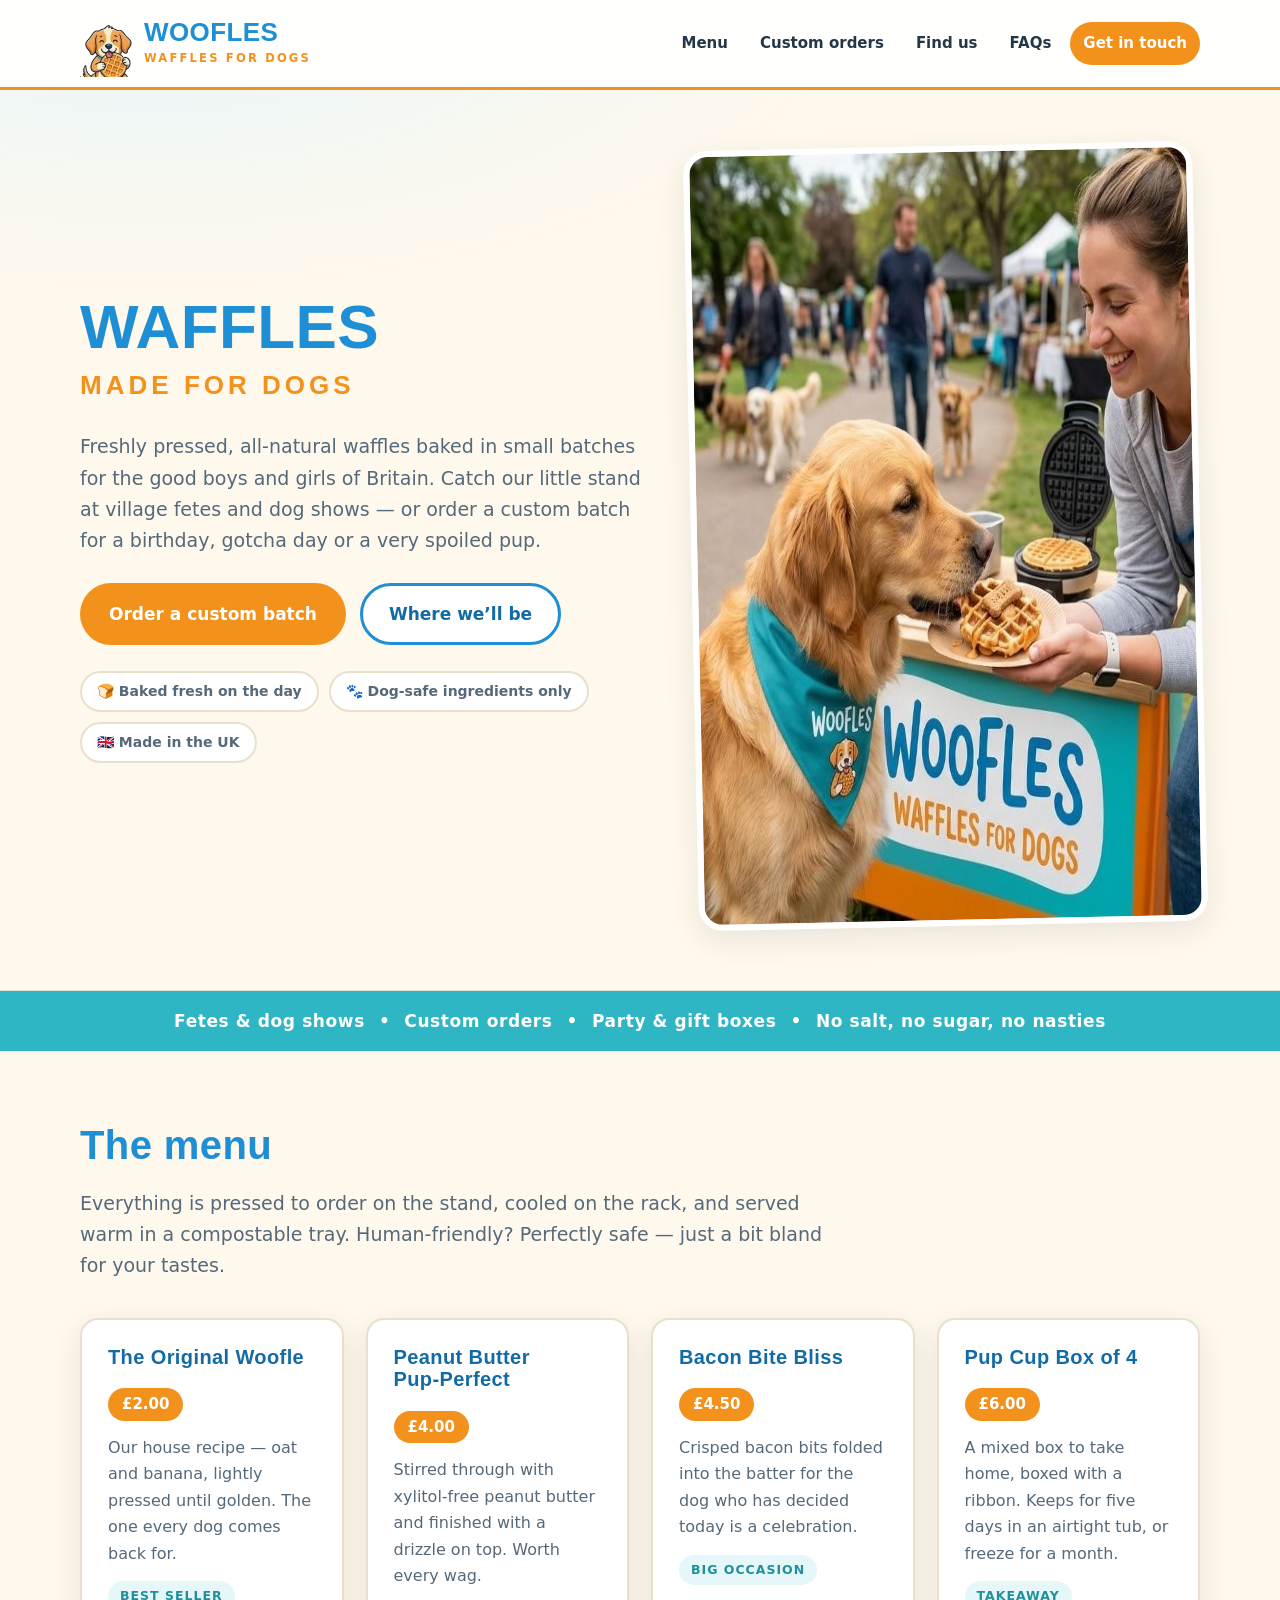
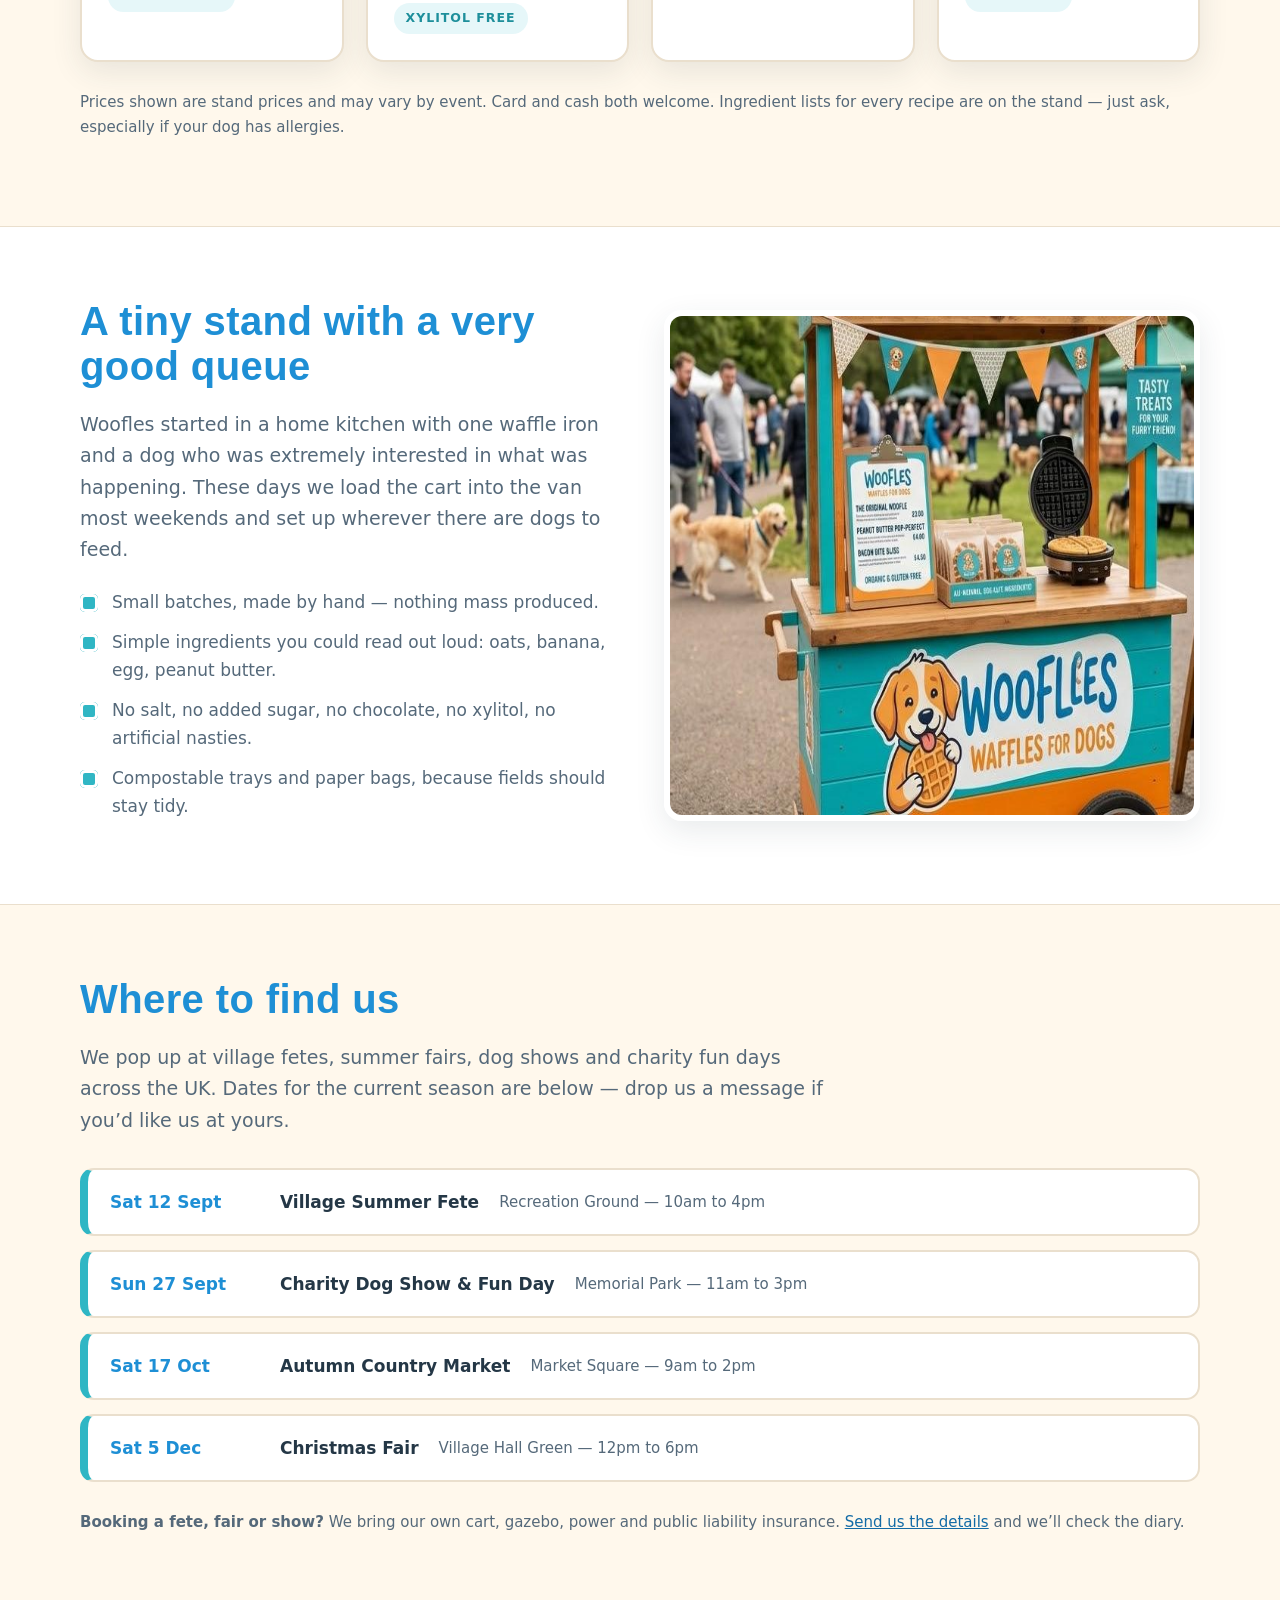
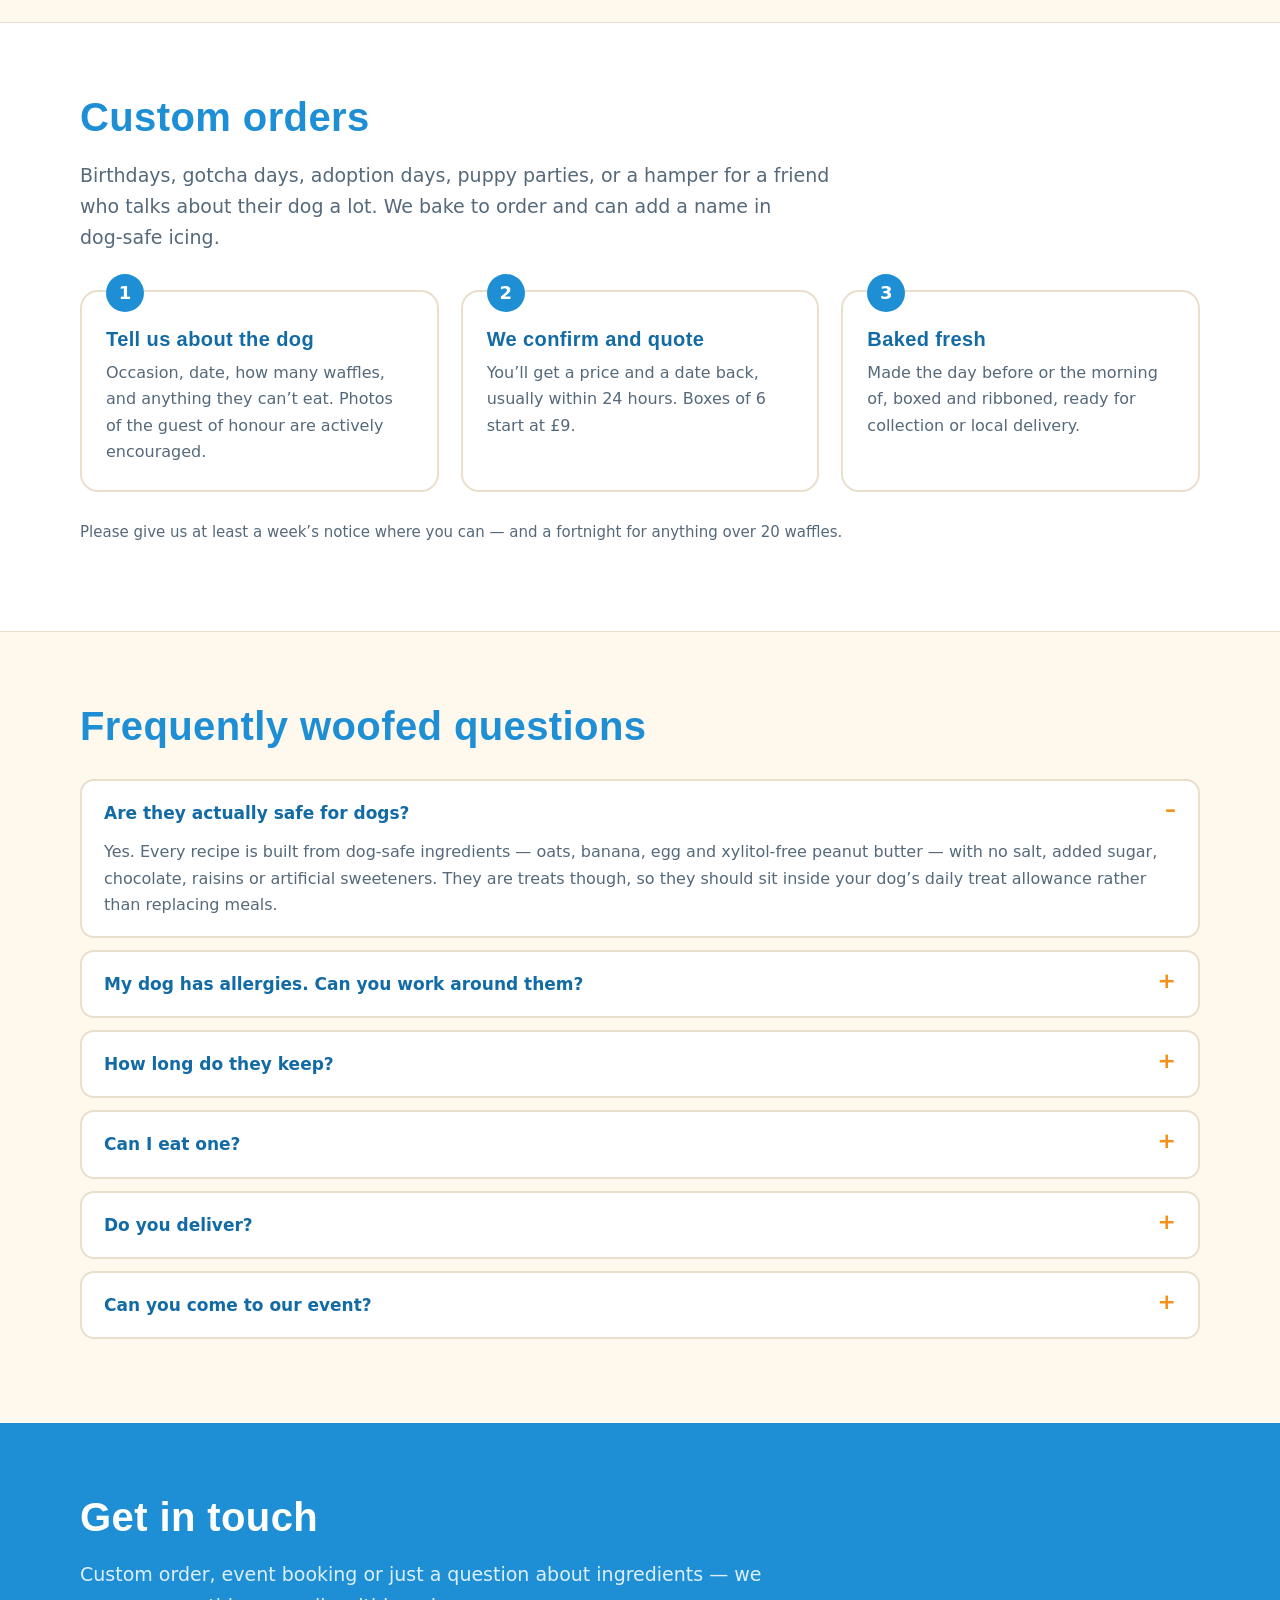
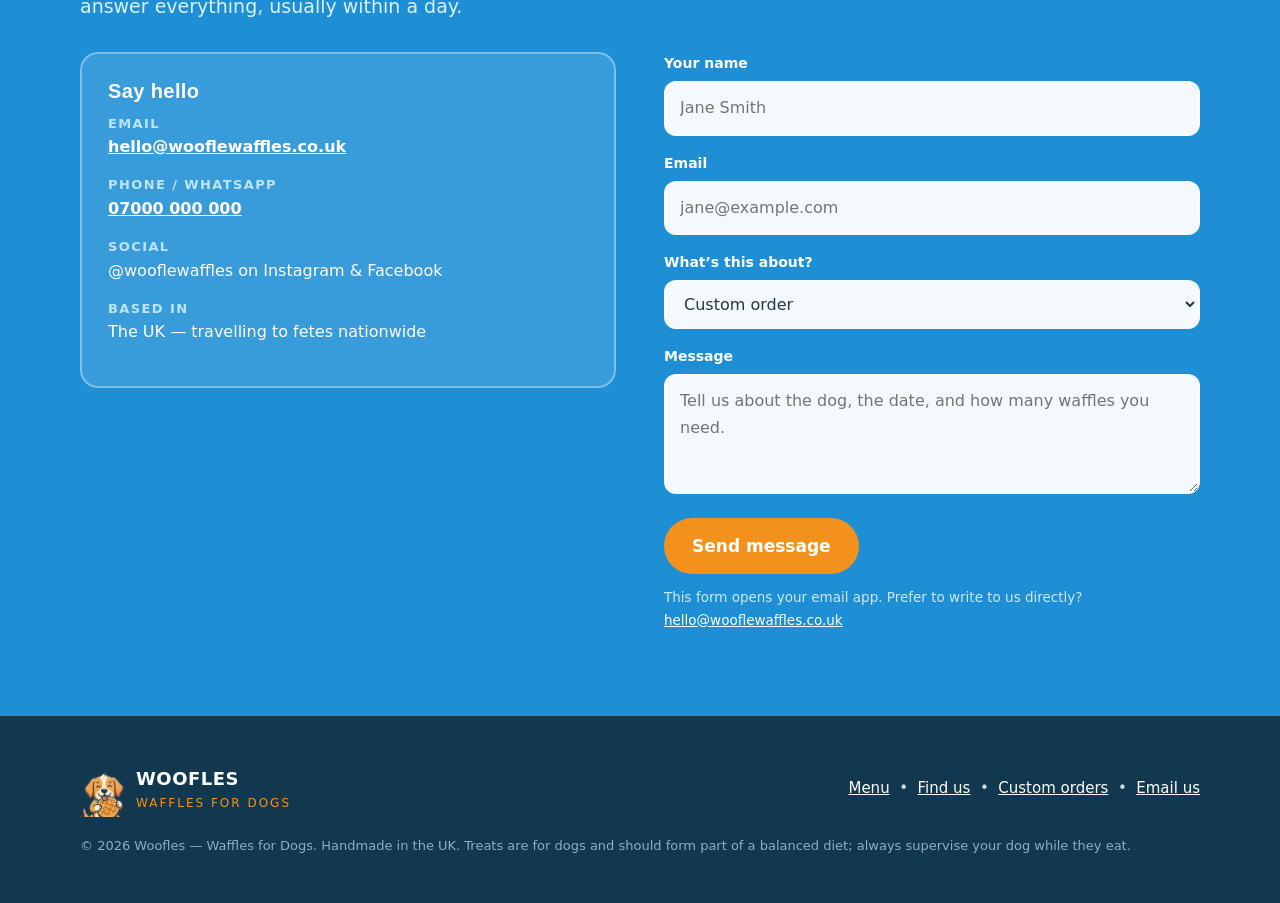
==== woofles/index.html @ 89e3c17f "Add Woofles Waffles static website Single-page site for the Woofles dog waffle stand, ready to drop " ====
<!DOCTYPE html>
<html lang="en-GB">
<head>
<meta charset="utf-8">
<meta name="viewport" content="width=device-width, initial-scale=1">
<title>Woofles &mdash; Waffles for Dogs | Handmade dog treats at UK fetes</title>
<meta name="description" content="Woofles makes handmade, all-natural waffles for dogs. Find our stand at fetes and dog shows across the UK, or order a custom batch for birthdays, gotcha days and gifts.">
<meta name="theme-color" content="#1E8FD5">
<link rel="icon" href="favicon.png" type="image/png">

<meta property="og:type" content="website">
<meta property="og:title" content="Woofles &mdash; Waffles for Dogs">
<meta property="og:description" content="Handmade, all-natural waffles for dogs. Catch us at UK fetes, or order a custom batch.">
<meta property="og:image" content="dog-waffle.jpg">

<style>
  :root{
    --blue:#1E8FD5;
    --blue-dark:#136BA6;
    --orange:#F2921D;
    --orange-dark:#D97A08;
    --teal:#2FB6C4;
    --teal-dark:#1E8F9B;
    --cream:#FFF8EC;
    --paper:#FFFFFF;
    --ink:#243746;
    --ink-soft:#55697A;
    --line:#EADFCD;
    --radius:18px;
    --shadow:0 10px 30px rgba(36,55,70,.10);
    --wrap:1120px;
  }

  *{box-sizing:border-box}
  html{scroll-behavior:smooth}
  body{
    margin:0;
    background:var(--cream);
    color:var(--ink);
    font:17px/1.65 "Trebuchet MS","Segoe UI",Verdana,system-ui,-apple-system,sans-serif;
    -webkit-font-smoothing:antialiased;
  }
  img{max-width:100%;display:block}
  a{color:var(--blue-dark)}

  h1,h2,h3,.brand-word{
    font-family:"Trebuchet MS","Segoe UI",Verdana,sans-serif;
    font-weight:800;
    letter-spacing:.4px;
    line-height:1.12;
    margin:0 0 .5em;
  }
  h2{font-size:clamp(28px,4vw,40px);color:var(--blue)}
  h3{font-size:20px}

  .wrap{width:min(100% - 40px,var(--wrap));margin-inline:auto}
  section{padding:72px 0}
  .lede{font-size:19px;color:var(--ink-soft);max-width:62ch}

  /* ---------- header ---------- */
  header{
    position:sticky;top:0;z-index:50;
    background:rgba(255,255,255,.95);
    backdrop-filter:blur(8px);
    border-bottom:3px solid var(--orange);
  }
  .bar{display:flex;align-items:center;gap:16px;padding:10px 0}
  .logo{display:flex;align-items:center;gap:12px;text-decoration:none;color:inherit}
  .logo img{width:52px;height:auto}
  .brand-word{font-size:26px;color:var(--blue);text-transform:uppercase;margin:0;line-height:1}
  .brand-sub{display:block;font-size:11.5px;letter-spacing:2.2px;color:var(--orange);text-transform:uppercase;font-weight:700}

  nav{margin-left:auto;display:flex;align-items:center;gap:6px;flex-wrap:wrap}
  nav a{
    text-decoration:none;color:var(--ink);font-weight:700;font-size:15px;
    padding:9px 13px;border-radius:999px;
  }
  nav a:hover{background:#EAF5FC;color:var(--blue-dark)}
  nav a.cta{background:var(--orange);color:#fff}
  nav a.cta:hover{background:var(--orange-dark);color:#fff}
  .menu-toggle{display:none}

  /* ---------- buttons ---------- */
  .btn{
    display:inline-block;text-decoration:none;font-weight:800;
    padding:14px 26px;border-radius:999px;border:3px solid transparent;
    transition:transform .12s ease, background .15s ease;
  }
  .btn:active{transform:translateY(1px)}
  .btn-orange{background:var(--orange);color:#fff}
  .btn-orange:hover{background:var(--orange-dark)}
  .btn-ghost{background:#fff;color:var(--blue-dark);border-color:var(--blue)}
  .btn-ghost:hover{background:#EAF5FC}

  /* ---------- hero ---------- */
  .hero{
    background:
      radial-gradient(1000px 420px at 12% -10%, #E7F6FA 0%, rgba(231,246,250,0) 70%),
      var(--cream);
    padding:56px 0 64px;
    border-bottom:1px solid var(--line);
  }
  .hero-grid{display:grid;grid-template-columns:1.05fr .95fr;gap:48px;align-items:center}
  .hero h1{font-size:clamp(38px,6vw,62px);color:var(--blue);text-transform:uppercase}
  .hero h1 em{display:block;font-style:normal;color:var(--orange);font-size:.42em;letter-spacing:4px;margin-top:10px}
  .hero p{font-size:19px;color:var(--ink-soft);max-width:48ch}
  .hero-actions{display:flex;gap:14px;flex-wrap:wrap;margin-top:26px}
  .hero-photo{
    border-radius:24px;overflow:hidden;box-shadow:var(--shadow);
    border:6px solid #fff;transform:rotate(-1.2deg);
  }
  .badges{display:flex;gap:10px;flex-wrap:wrap;margin-top:26px;padding:0;list-style:none}
  .badges li{
    background:#fff;border:2px solid var(--line);border-radius:999px;
    padding:7px 15px;font-size:14px;font-weight:700;color:var(--ink-soft);
  }

  /* ---------- bunting strip ---------- */
  .strip{background:var(--teal);color:#fff;padding:16px 0;text-align:center;font-weight:700;letter-spacing:.6px}
  .strip span{display:inline-block;padding:0 14px}

  /* ---------- cards / menu ---------- */
  .cards{display:grid;grid-template-columns:repeat(auto-fit,minmax(260px,1fr));gap:22px;margin-top:36px}
  .card{
    background:var(--paper);border:2px solid var(--line);border-radius:var(--radius);
    padding:26px;box-shadow:var(--shadow);
  }
  .card-head{display:flex;flex-wrap:wrap;align-items:baseline;gap:10px}
  .card-head h3{flex:1 1 100%}
  .card h3{color:var(--blue-dark);margin:0 0 10px}
  .card p{margin:0;color:var(--ink-soft);font-size:16px}
  .price{
    flex:0 0 auto;margin-bottom:14px;background:var(--orange);color:#fff;font-weight:800;
    border-radius:999px;padding:4px 14px;font-size:15px;white-space:nowrap;
  }
  .card .tag{
    display:inline-block;margin-top:14px;font-size:12.5px;font-weight:800;letter-spacing:1px;
    text-transform:uppercase;color:var(--teal-dark);background:#E6F7F9;border-radius:999px;padding:5px 12px;
  }
  .menu-note{margin-top:28px;font-size:15px;color:var(--ink-soft)}

  /* ---------- split sections ---------- */
  .split{display:grid;grid-template-columns:1fr 1fr;gap:48px;align-items:center}
  .split img{width:100%;border-radius:var(--radius);box-shadow:var(--shadow);border:6px solid #fff}
  .alt{background:var(--paper);border-block:1px solid var(--line)}

  ul.ticks{list-style:none;padding:0;margin:22px 0 0}
  ul.ticks li{position:relative;padding-left:32px;margin-bottom:12px;color:var(--ink-soft)}
  ul.ticks li::before{
    content:"";position:absolute;left:0;top:6px;width:18px;height:18px;border-radius:5px;
    background:var(--teal);
    box-shadow:inset 0 0 0 3px #fff, inset 0 0 0 4px var(--teal);
  }

  /* ---------- events ---------- */
  .events{list-style:none;padding:0;margin:32px 0 0;display:grid;gap:14px}
  .events li{
    display:flex;gap:20px;align-items:center;flex-wrap:wrap;
    background:#fff;border:2px solid var(--line);border-left:8px solid var(--teal);
    border-radius:14px;padding:18px 22px;
  }
  .events .when{font-weight:800;color:var(--blue);min-width:150px}
  .events .what{font-weight:700}
  .events .where{color:var(--ink-soft);font-size:15px}

  /* ---------- steps ---------- */
  .steps{counter-reset:step;display:grid;grid-template-columns:repeat(auto-fit,minmax(240px,1fr));gap:22px;margin-top:36px}
  .step{background:#fff;border:2px solid var(--line);border-radius:var(--radius);padding:26px 24px 24px;position:relative}
  .step::before{
    counter-increment:step;content:counter(step);
    position:absolute;top:-18px;left:24px;width:38px;height:38px;border-radius:50%;
    background:var(--blue);color:#fff;font-weight:800;display:grid;place-items:center;font-size:18px;
  }
  .step h3{margin-top:10px;color:var(--blue-dark)}
  .step p{margin:0;color:var(--ink-soft);font-size:16px}

  /* ---------- FAQ ---------- */
  details{
    background:#fff;border:2px solid var(--line);border-radius:14px;
    padding:18px 22px;margin-bottom:12px;
  }
  details summary{font-weight:800;cursor:pointer;color:var(--blue-dark);list-style:none}
  details summary::-webkit-details-marker{display:none}
  details summary::after{content:"+";float:right;color:var(--orange);font-size:22px;line-height:1}
  details[open] summary::after{content:"\2013"}
  details p{margin:12px 0 0;color:var(--ink-soft);font-size:16px}

  /* ---------- contact ---------- */
  .contact{background:var(--blue);color:#fff}
  .contact h2{color:#fff}
  .contact .lede{color:#DCF0FB}
  .contact-grid{display:grid;grid-template-columns:1fr 1fr;gap:48px;align-items:start;margin-top:30px}
  .contact-card{background:rgba(255,255,255,.12);border:2px solid rgba(255,255,255,.35);border-radius:var(--radius);padding:26px}
  .contact-card h3{color:#fff}
  .contact-card a{color:#fff;font-weight:700}
  .contact-list{list-style:none;padding:0;margin:0}
  .contact-list li{margin-bottom:14px;font-size:16px}
  .contact-list strong{display:block;font-size:13px;letter-spacing:1.4px;text-transform:uppercase;color:#BEE4F8}

  form label{display:block;font-weight:700;font-size:14px;margin:0 0 6px}
  form input,form textarea,form select{
    width:100%;padding:12px 14px;border-radius:12px;border:2px solid rgba(255,255,255,.4);
    background:rgba(255,255,255,.95);color:var(--ink);font:inherit;font-size:16px;margin-bottom:16px;
  }
  form textarea{min-height:120px;resize:vertical}
  form button{
    background:var(--orange);color:#fff;border:0;font:inherit;font-weight:800;
    padding:14px 28px;border-radius:999px;cursor:pointer;
  }
  form button:hover{background:var(--orange-dark)}
  .form-note{font-size:13.5px;color:#CDE8F8;margin-top:12px}
  .form-note a{color:#fff}

  /* ---------- footer ---------- */
  footer{background:#12384F;color:#C9DDE9;padding:44px 0 34px;font-size:15px}
  footer .foot{display:flex;gap:24px;flex-wrap:wrap;align-items:center;justify-content:space-between}
  footer a{color:#fff}
  footer .small{font-size:13px;color:#8FAEC1;margin-top:18px}

  @media (max-width:760px){
    .bar{flex-wrap:wrap;gap:8px;padding:10px 0 6px}
    .logo{flex:1 1 auto}
    .brand-sub{white-space:nowrap}
    nav{margin-left:0;flex:1 1 100%;flex-wrap:nowrap;overflow-x:auto;justify-content:flex-start;
        padding-bottom:4px;-webkit-overflow-scrolling:touch;scrollbar-width:none}
    nav::-webkit-scrollbar{display:none}
    nav a{flex:0 0 auto;white-space:nowrap}
  }

  @media (max-width:860px){
    section{padding:56px 0}
    .hero-grid,.split,.contact-grid{grid-template-columns:1fr;gap:32px}
    .hero-photo{transform:none}
    .split .split-media{order:-1}
    nav{gap:2px}
    nav a{padding:8px 10px;font-size:14px}
    .brand-word{font-size:22px}
  }
</style>
</head>
<body>

<header>
  <div class="wrap bar">
    <a class="logo" href="#top">
      <img src="mascot.png" alt="Woofles mascot: a happy golden dog holding a waffle">
      <span>
        <span class="brand-word">Woofles</span>
        <span class="brand-sub">Waffles for dogs</span>
      </span>
    </a>
    <nav>
      <a href="#menu">Menu</a>
      <a href="#custom">Custom orders</a>
      <a href="#events">Find us</a>
      <a href="#faq">FAQs</a>
      <a class="cta" href="#contact">Get in touch</a>
    </nav>
  </div>
</header>

<main id="top">

  <!-- HERO -->
  <div class="hero">
    <div class="wrap hero-grid">
      <div>
        <h1>Waffles<em>Made for dogs</em></h1>
        <p>Freshly pressed, all&#8209;natural waffles baked in small batches for the good boys and girls of Britain. Catch our little stand at village fetes and dog shows &mdash; or order a custom batch for a birthday, gotcha day or a very spoiled pup.</p>
        <div class="hero-actions">
          <a class="btn btn-orange" href="#custom">Order a custom batch</a>
          <a class="btn btn-ghost" href="#events">Where we&rsquo;ll be</a>
        </div>
        <ul class="badges">
          <li>&#127838; Baked fresh on the day</li>
          <li>&#128062; Dog&#8209;safe ingredients only</li>
          <li>&#127468;&#127463; Made in the UK</li>
        </ul>
      </div>
      <div class="hero-photo">
        <img src="dog-waffle.jpg" alt="A golden retriever in a Woofles bandana being handed a fresh waffle at the stand" width="697" height="768">
      </div>
    </div>
  </div>

  <div class="strip">
    <span>Fetes &amp; dog shows</span>&bull;<span>Custom orders</span>&bull;<span>Party &amp; gift boxes</span>&bull;<span>No salt, no sugar, no nasties</span>
  </div>

  <!-- MENU -->
  <section id="menu">
    <div class="wrap">
      <h2>The menu</h2>
      <p class="lede">Everything is pressed to order on the stand, cooled on the rack, and served warm in a compostable tray. Human&#8209;friendly? Perfectly safe &mdash; just a bit bland for your tastes.</p>

      <div class="cards">
        <div class="card">
          <div class="card-head"><h3>The Original Woofle</h3><span class="price">&pound;2.00</span></div>
          <p>Our house recipe &mdash; oat and banana, lightly pressed until golden. The one every dog comes back for.</p>
          <span class="tag">Best seller</span>
        </div>
        <div class="card">
          <div class="card-head"><h3>Peanut Butter Pup&#8209;Perfect</h3><span class="price">&pound;4.00</span></div>
          <p>Stirred through with xylitol&#8209;free peanut butter and finished with a drizzle on top. Worth every wag.</p>
          <span class="tag">Xylitol free</span>
        </div>
        <div class="card">
          <div class="card-head"><h3>Bacon Bite Bliss</h3><span class="price">&pound;4.50</span></div>
          <p>Crisped bacon bits folded into the batter for the dog who has decided today is a celebration.</p>
          <span class="tag">Big occasion</span>
        </div>
        <div class="card">
          <div class="card-head"><h3>Pup Cup Box of 4</h3><span class="price">&pound;6.00</span></div>
          <p>A mixed box to take home, boxed with a ribbon. Keeps for five days in an airtight tub, or freeze for a month.</p>
          <span class="tag">Takeaway</span>
        </div>
      </div>

      <p class="menu-note">Prices shown are stand prices and may vary by event. Card and cash both welcome. Ingredient lists for every recipe are on the stand &mdash; just ask, especially if your dog has allergies.</p>
    </div>
  </section>

  <!-- ABOUT -->
  <section class="alt">
    <div class="wrap split">
      <div>
        <h2>A tiny stand with a very good queue</h2>
        <p class="lede">Woofles started in a home kitchen with one waffle iron and a dog who was extremely interested in what was happening. These days we load the cart into the van most weekends and set up wherever there are dogs to feed.</p>
        <ul class="ticks">
          <li>Small batches, made by hand &mdash; nothing mass produced.</li>
          <li>Simple ingredients you could read out loud: oats, banana, egg, peanut butter.</li>
          <li>No salt, no added sugar, no chocolate, no xylitol, no artificial nasties.</li>
          <li>Compostable trays and paper bags, because fields should stay tidy.</li>
        </ul>
      </div>
      <div class="split-media">
        <img src="the-stand.jpg" alt="The Woofles waffle cart set up at a village fete with bunting and a menu board" width="692" height="511">
      </div>
    </div>
  </section>

  <!-- EVENTS -->
  <section id="events">
    <div class="wrap">
      <h2>Where to find us</h2>
      <p class="lede">We pop up at village fetes, summer fairs, dog shows and charity fun days across the UK. Dates for the current season are below &mdash; drop us a message if you&rsquo;d like us at yours.</p>

      <ul class="events">
        <li>
          <span class="when">Sat 12 Sept</span>
          <span class="what">Village Summer Fete</span>
          <span class="where">Recreation Ground &mdash; 10am to 4pm</span>
        </li>
        <li>
          <span class="when">Sun 27 Sept</span>
          <span class="what">Charity Dog Show &amp; Fun Day</span>
          <span class="where">Memorial Park &mdash; 11am to 3pm</span>
        </li>
        <li>
          <span class="when">Sat 17 Oct</span>
          <span class="what">Autumn Country Market</span>
          <span class="where">Market Square &mdash; 9am to 2pm</span>
        </li>
        <li>
          <span class="when">Sat 5 Dec</span>
          <span class="what">Christmas Fair</span>
          <span class="where">Village Hall Green &mdash; 12pm to 6pm</span>
        </li>
      </ul>

      <p class="menu-note"><strong>Booking a fete, fair or show?</strong> We bring our own cart, gazebo, power and public liability insurance. <a href="#contact">Send us the details</a> and we&rsquo;ll check the diary.</p>
    </div>
  </section>

  <!-- CUSTOM ORDERS -->
  <section id="custom" class="alt">
    <div class="wrap">
      <h2>Custom orders</h2>
      <p class="lede">Birthdays, gotcha days, adoption days, puppy parties, or a hamper for a friend who talks about their dog a lot. We bake to order and can add a name in dog&#8209;safe icing.</p>

      <div class="steps">
        <div class="step">
          <h3>Tell us about the dog</h3>
          <p>Occasion, date, how many waffles, and anything they can&rsquo;t eat. Photos of the guest of honour are actively encouraged.</p>
        </div>
        <div class="step">
          <h3>We confirm and quote</h3>
          <p>You&rsquo;ll get a price and a date back, usually within 24 hours. Boxes of 6 start at &pound;9.</p>
        </div>
        <div class="step">
          <h3>Baked fresh</h3>
          <p>Made the day before or the morning of, boxed and ribboned, ready for collection or local delivery.</p>
        </div>
      </div>

      <p class="menu-note">Please give us at least a week&rsquo;s notice where you can &mdash; and a fortnight for anything over 20 waffles.</p>
    </div>
  </section>

  <!-- FAQ -->
  <section id="faq">
    <div class="wrap">
      <h2>Frequently woofed questions</h2>
      <div style="margin-top:30px">
        <details open>
          <summary>Are they actually safe for dogs?</summary>
          <p>Yes. Every recipe is built from dog&#8209;safe ingredients &mdash; oats, banana, egg and xylitol&#8209;free peanut butter &mdash; with no salt, added sugar, chocolate, raisins or artificial sweeteners. They are treats though, so they should sit inside your dog&rsquo;s daily treat allowance rather than replacing meals.</p>
        </details>
        <details>
          <summary>My dog has allergies. Can you work around them?</summary>
          <p>Usually, yes. Grain&#8209;free and peanut&#8209;free versions are available on custom orders. Everything is baked in a home kitchen that handles wheat, egg and peanuts, so we can&rsquo;t promise zero cross&#8209;contact &mdash; tell us about severe allergies and we&rsquo;ll be straight with you about what we can do.</p>
        </details>
        <details>
          <summary>How long do they keep?</summary>
          <p>Five days in an airtight container, or up to a month in the freezer. Defrost at room temperature for an hour &mdash; no need to reheat.</p>
        </details>
        <details>
          <summary>Can I eat one?</summary>
          <p>You can, and people do. They&rsquo;re unsalted and unsweetened, so expect &ldquo;wholesome&rdquo; rather than &ldquo;brunch&rdquo;.</p>
        </details>
        <details>
          <summary>Do you deliver?</summary>
          <p>We deliver locally for custom orders and offer collection at any event we&rsquo;re trading at. Get in touch with your postcode and we&rsquo;ll let you know.</p>
        </details>
        <details>
          <summary>Can you come to our event?</summary>
          <p>We&rsquo;d love to. We&rsquo;re fully self&#8209;contained &mdash; cart, gazebo, power and public liability insurance &mdash; and we cover fetes, shows, markets and charity days. Send us the date, location and expected footfall.</p>
        </details>
      </div>
    </div>
  </section>

  <!-- CONTACT -->
  <section id="contact" class="contact">
    <div class="wrap">
      <h2>Get in touch</h2>
      <p class="lede">Custom order, event booking or just a question about ingredients &mdash; we answer everything, usually within a day.</p>

      <div class="contact-grid">
        <div class="contact-card">
          <h3>Say hello</h3>
          <ul class="contact-list">
            <li><strong>Email</strong><a href="mailto:hello@wooflewaffles.co.uk">hello@wooflewaffles.co.uk</a></li>
            <li><strong>Phone / WhatsApp</strong><a href="tel:+447000000000">07000 000 000</a></li>
            <li><strong>Social</strong>@wooflewaffles on Instagram &amp; Facebook</li>
            <li><strong>Based in</strong>The UK &mdash; travelling to fetes nationwide</li>
          </ul>
        </div>

        <div>
          <form action="mailto:hello@wooflewaffles.co.uk" method="post" enctype="text/plain">
            <label for="name">Your name</label>
            <input id="name" name="name" type="text" placeholder="Jane Smith" required>

            <label for="email">Email</label>
            <input id="email" name="email" type="email" placeholder="jane@example.com" required>

            <label for="topic">What&rsquo;s this about?</label>
            <select id="topic" name="topic">
              <option>Custom order</option>
              <option>Booking us for an event</option>
              <option>Ingredients &amp; allergies</option>
              <option>Something else</option>
            </select>

            <label for="message">Message</label>
            <textarea id="message" name="message" placeholder="Tell us about the dog, the date, and how many waffles you need." required></textarea>

            <button type="submit">Send message</button>
            <p class="form-note">This form opens your email app. Prefer to write to us directly? <a href="mailto:hello@wooflewaffles.co.uk">hello@wooflewaffles.co.uk</a></p>
          </form>
        </div>
      </div>
    </div>
  </section>

</main>

<footer>
  <div class="wrap">
    <div class="foot">
      <div style="display:flex;align-items:center;gap:12px">
        <img src="mascot.png" alt="" width="44" style="width:44px">
        <div>
          <div style="font-weight:800;color:#fff;font-size:18px;letter-spacing:.5px">WOOFLES</div>
          <div style="font-size:12px;letter-spacing:2px;color:var(--orange);text-transform:uppercase">Waffles for dogs</div>
        </div>
      </div>
      <div>
        <a href="#menu">Menu</a> &nbsp;&bull;&nbsp;
        <a href="#events">Find us</a> &nbsp;&bull;&nbsp;
        <a href="#custom">Custom orders</a> &nbsp;&bull;&nbsp;
        <a href="mailto:hello@wooflewaffles.co.uk">Email us</a>
      </div>
    </div>
    <p class="small">&copy; <span id="yr">2025</span> Woofles &mdash; Waffles for Dogs. Handmade in the UK. Treats are for dogs and should form part of a balanced diet; always supervise your dog while they eat.</p>
  </div>
</footer>

<script>
  document.getElementById('yr').textContent = new Date().getFullYear();
</script>

</body>
</html>
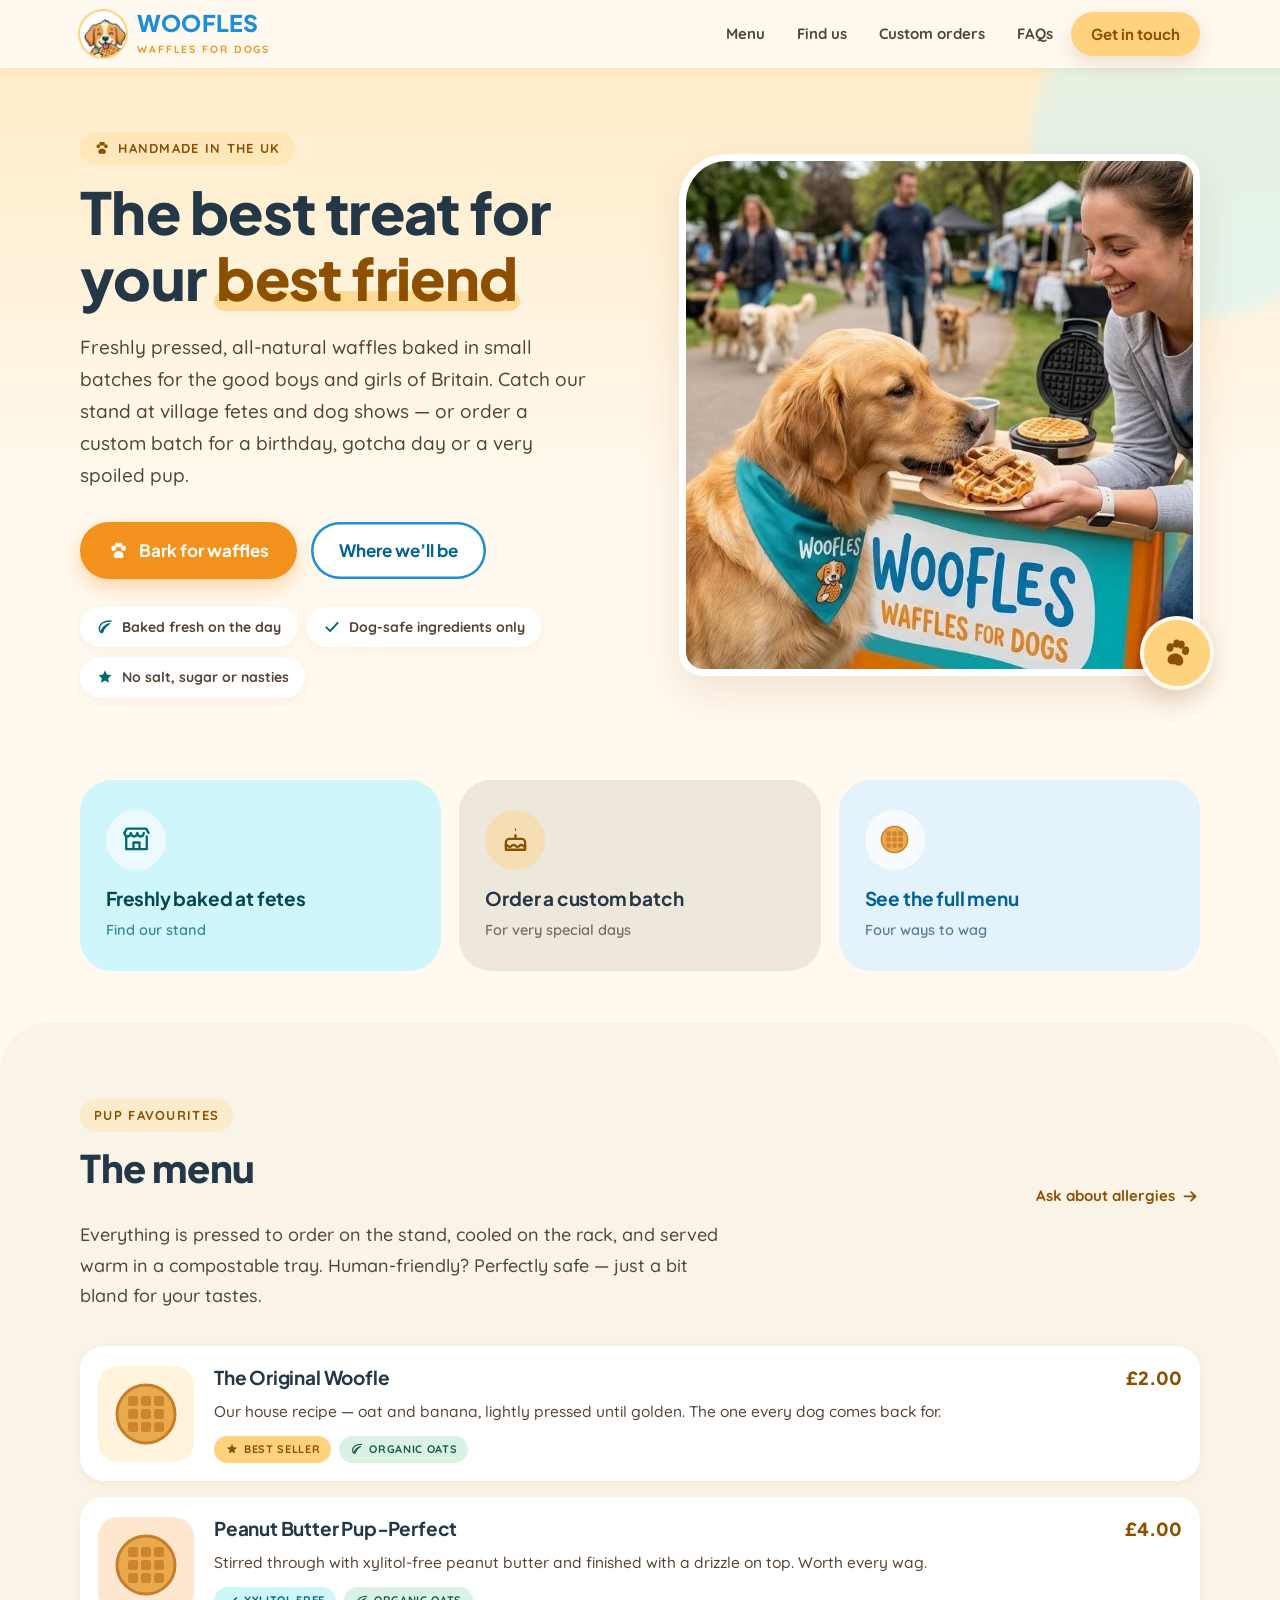
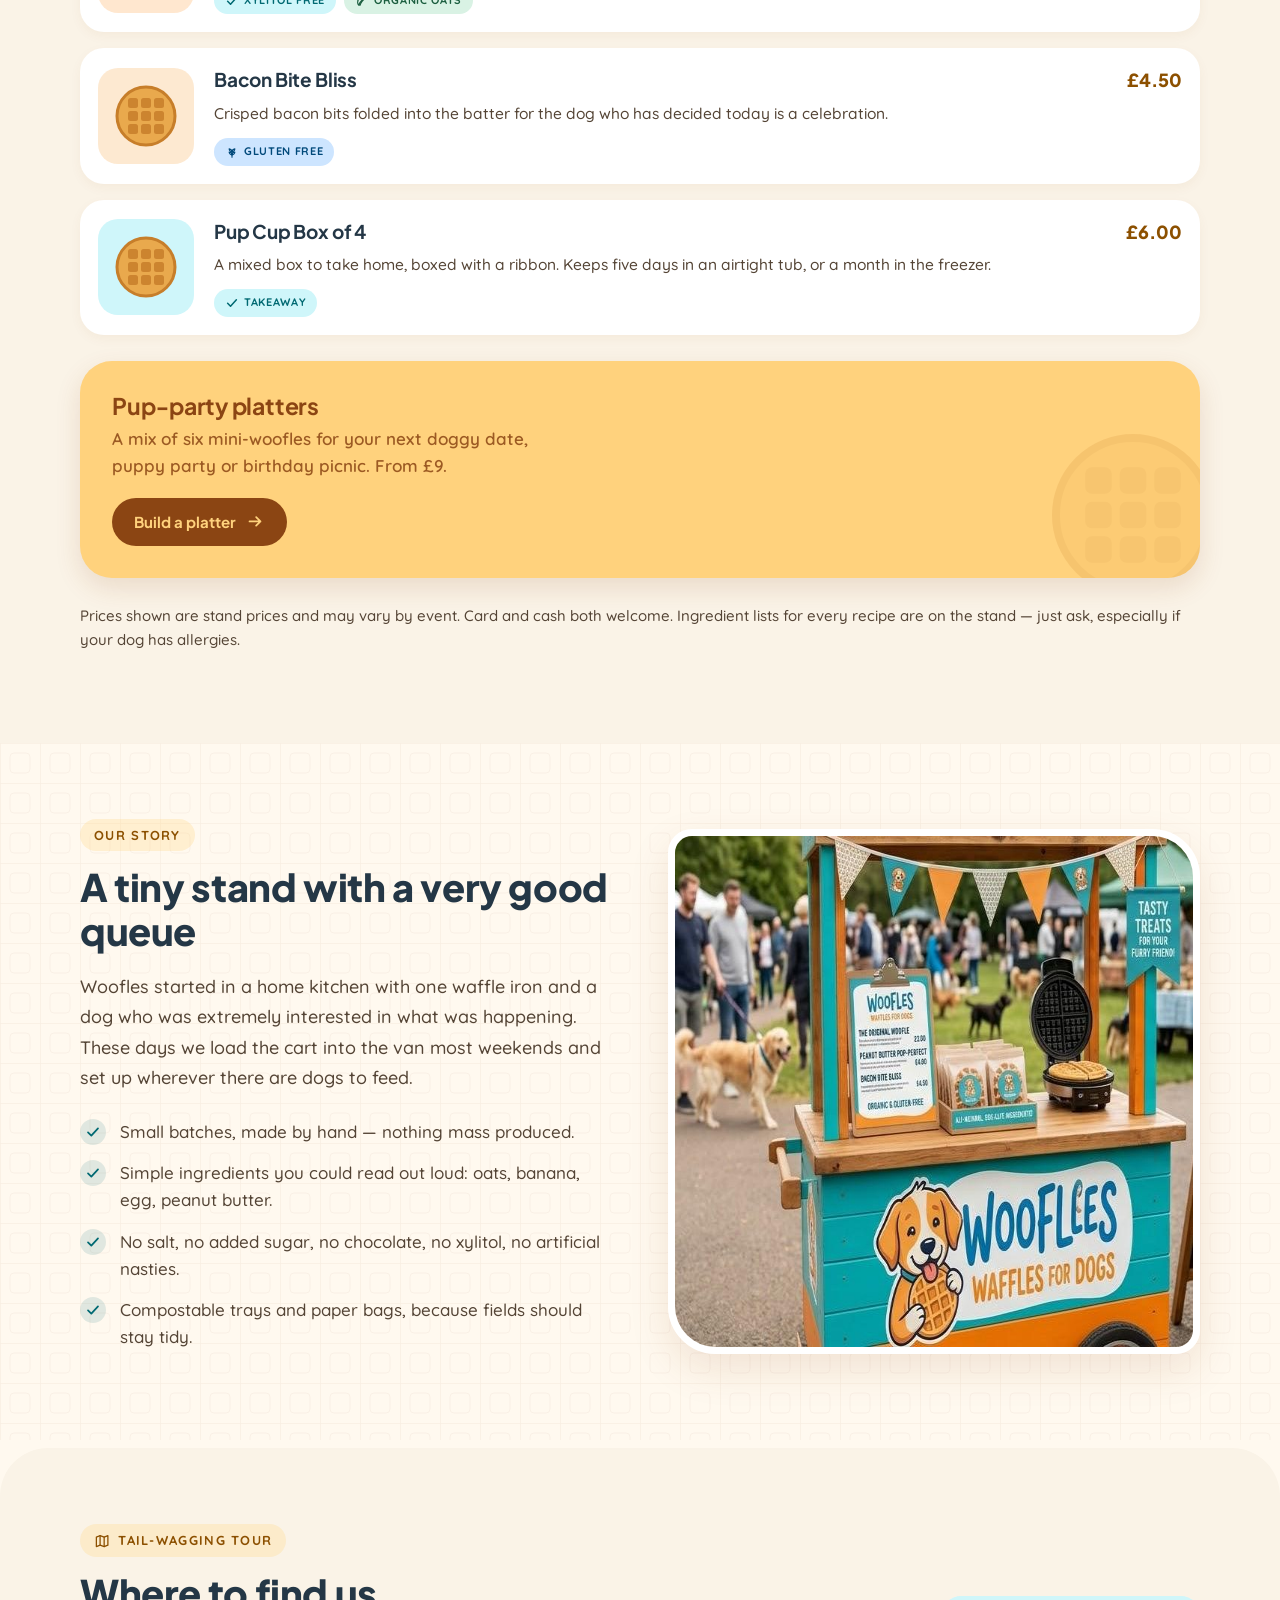
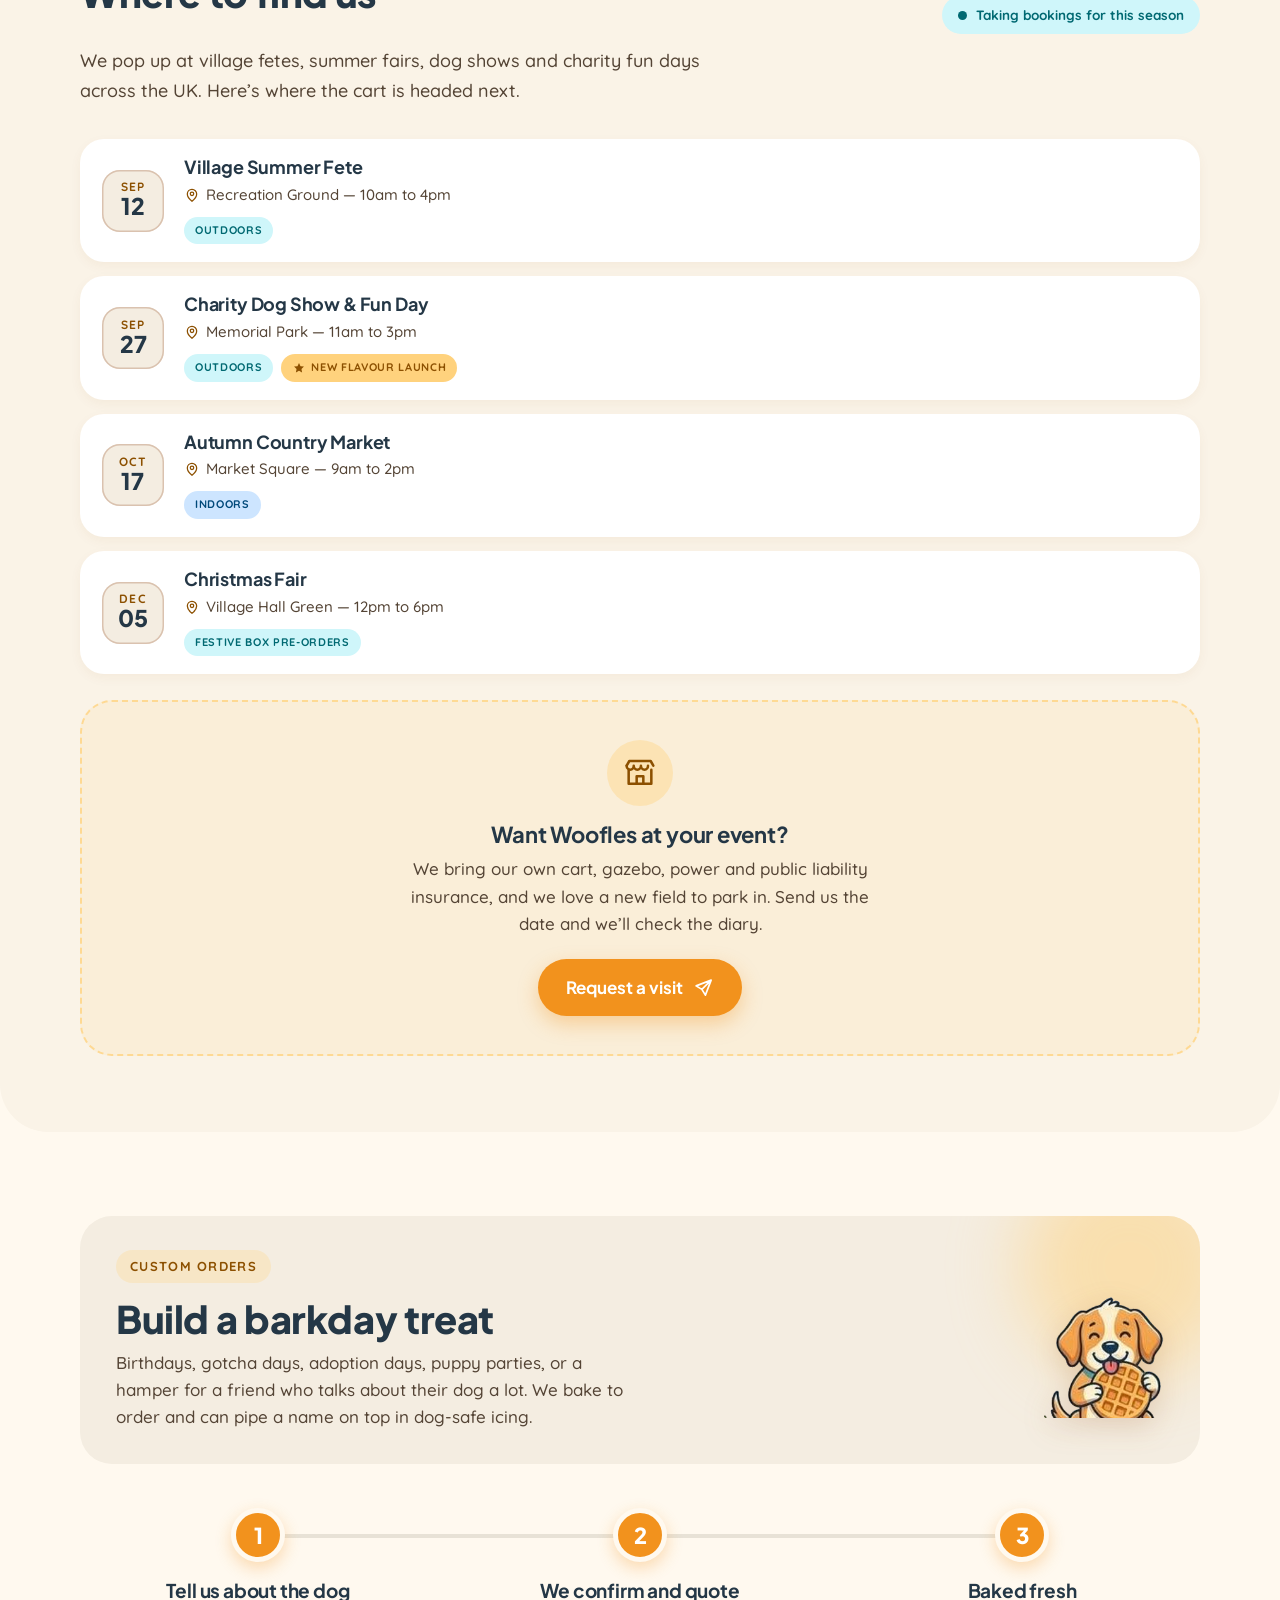
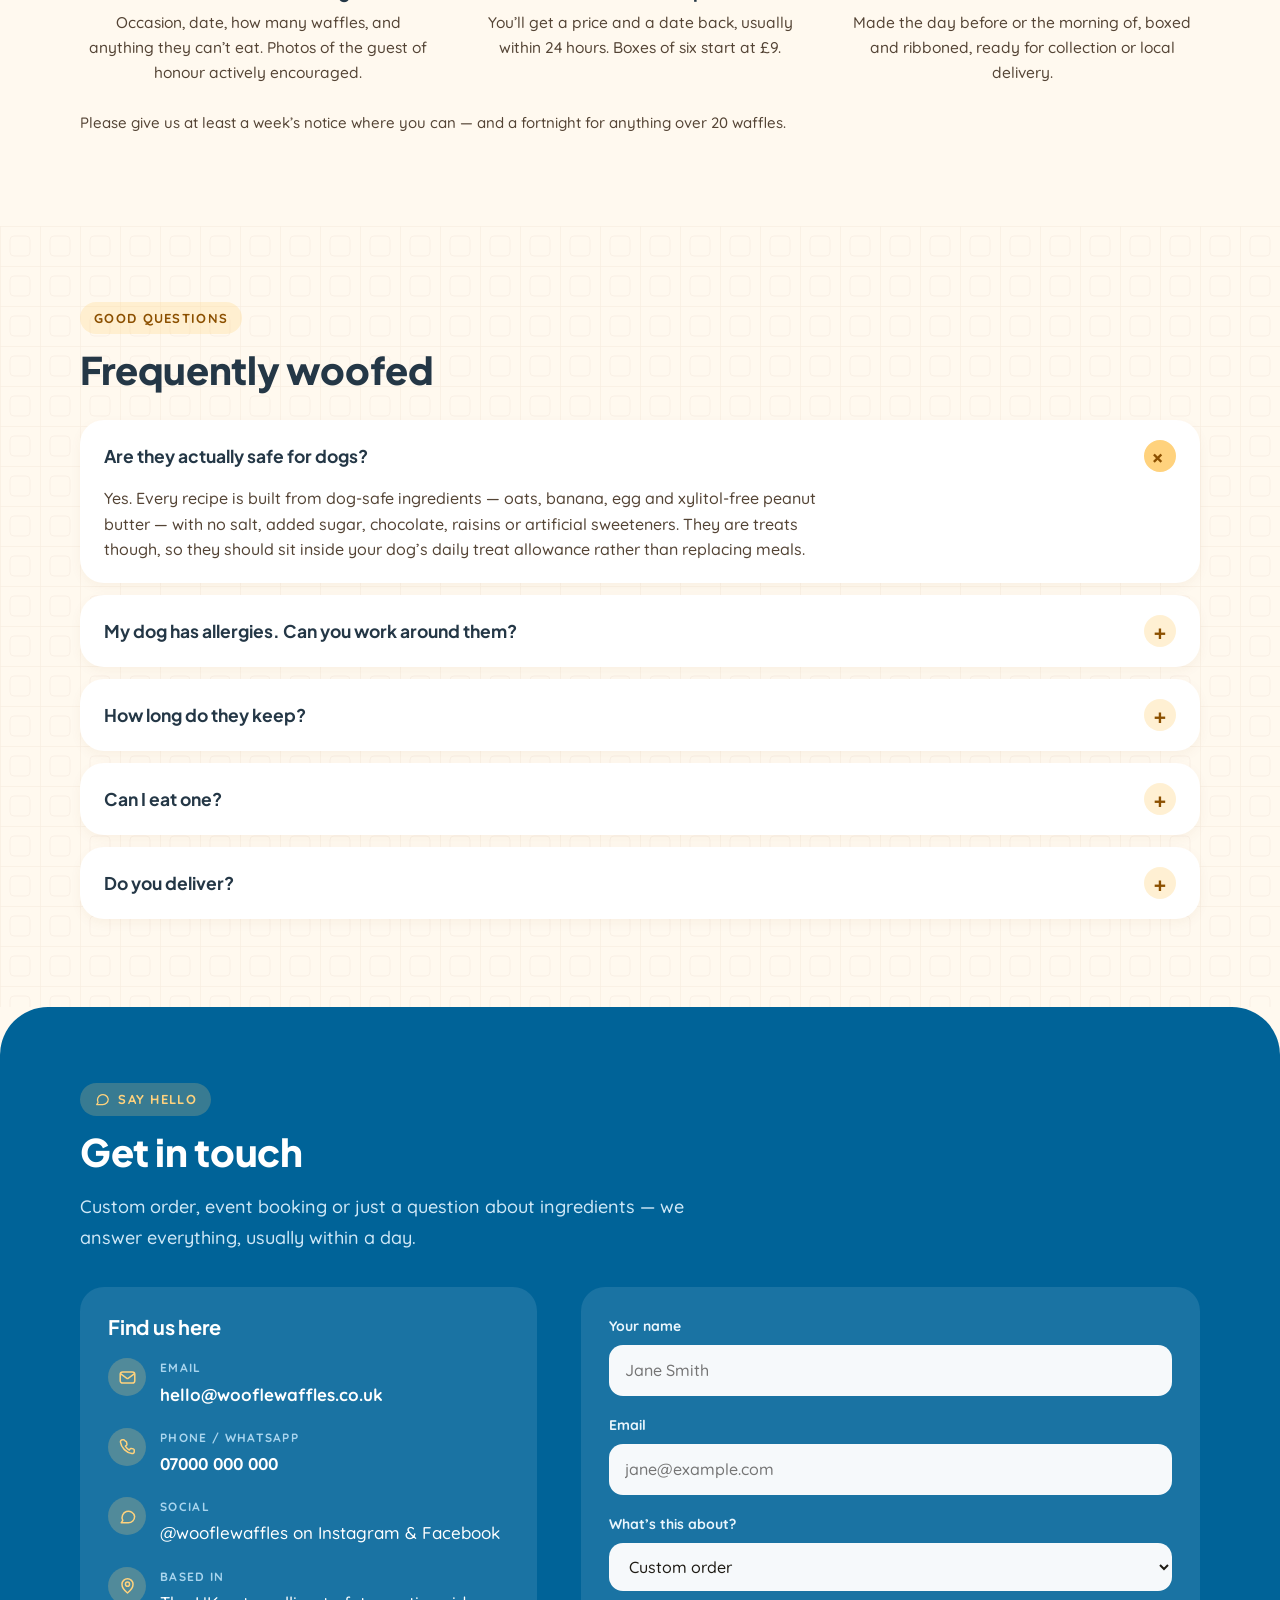
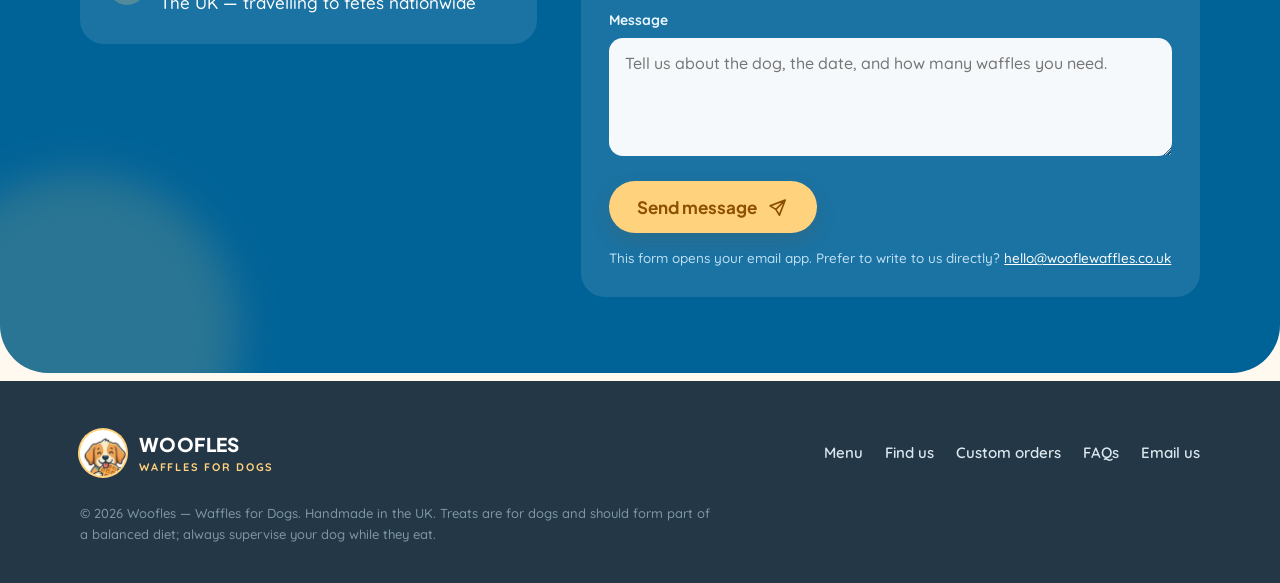
==== commit 5b722c2f: "Rebuild the Woofles site on the supplied design system Applies the commissioned mockups' visual lang" ====
--- a/woofles/index.html
+++ b/woofles/index.html
@@ -2,10 +2,10 @@
 <html lang="en-GB">
 <head>
 <meta charset="utf-8">
-<meta name="viewport" content="width=device-width, initial-scale=1">
+<meta name="viewport" content="width=device-width, initial-scale=1, viewport-fit=cover">
 <title>Woofles &mdash; Waffles for Dogs | Handmade dog treats at UK fetes</title>
 <meta name="description" content="Woofles makes handmade, all-natural waffles for dogs. Find our stand at fetes and dog shows across the UK, or order a custom batch for birthdays, gotcha days and gifts.">
-<meta name="theme-color" content="#1E8FD5">
+<meta name="theme-color" content="#FFF9EF">
 <link rel="icon" href="favicon.png" type="image/png">
 
 <meta property="og:type" content="website">
@@ -13,232 +13,541 @@
 <meta property="og:description" content="Handmade, all-natural waffles for dogs. Catch us at UK fetes, or order a custom batch.">
 <meta property="og:image" content="dog-waffle.jpg">
 
+<link rel="preconnect" href="https://fonts.googleapis.com">
+<link rel="preconnect" href="https://fonts.gstatic.com" crossorigin>
+<link href="https://fonts.googleapis.com/css2?family=Plus+Jakarta+Sans:wght@600;700;800&family=Quicksand:wght@500;600;700&display=swap" rel="stylesheet">
+
 <style>
   :root{
-    --blue:#1E8FD5;
-    --blue-dark:#136BA6;
-    --orange:#F2921D;
-    --orange-dark:#D97A08;
-    --teal:#2FB6C4;
-    --teal-dark:#1E8F9B;
-    --cream:#FFF8EC;
+    /* --- surfaces: warm cream ladder --- */
+    --surface:#FFF9EF;
+    --surface-low:#FAF3E7;
+    --surface-container:#F4EDE1;
+    --surface-high:#EEE7DC;
+    --surface-variant:#E8E2D6;
     --paper:#FFFFFF;
-    --ink:#243746;
-    --ink-soft:#55697A;
-    --line:#EADFCD;
-    --radius:18px;
-    --shadow:0 10px 30px rgba(36,55,70,.10);
+
+    /* --- brand --- */
+    --honey:#FFD27D;
+    --honey-deep:#FFB873;
+    --caramel:#8C5000;        /* deep readable orange for text on honey */
+    --orange:#F2921D;         /* signage orange */
+    --orange-deep:#D97A08;
+    --blue:#1E8FD5;           /* wordmark blue */
+    --blue-deep:#006398;
+    --teal:#006972;
+    --teal-container:#CFF6FA;
+    --crust:#8B4513;          /* warm shadow colour */
+
+    /* --- ink --- */
+    --bark:#243746;
+    --ink:#1E1B14;
+    --ink-soft:#544435;
+    --outline:#DAC2AF;
+
+    /* --- shape & depth --- */
+    --r-sm:16px;
+    --r-md:24px;
+    --r-lg:32px;
+    --r-xl:48px;
+    --shadow-sm:0 4px 12px rgba(139,69,19,.05);
+    --shadow-md:0 8px 24px rgba(139,69,19,.08);
+    --shadow-lg:0 16px 40px rgba(139,69,19,.12);
     --wrap:1120px;
+
+    --waffle-grid:url("data:image/svg+xml,%3Csvg xmlns='http://www.w3.org/2000/svg' width='40' height='40'%3E%3Cpath d='M40 0H0v40' fill='none' stroke='%23DAC2AF' stroke-opacity='.4' stroke-width='1.5'/%3E%3Crect x='10' y='10' width='20' height='20' rx='4' fill='none' stroke='%23DAC2AF' stroke-opacity='.3'/%3E%3C/svg%3E");
   }
 
   *{box-sizing:border-box}
   html{scroll-behavior:smooth}
   body{
     margin:0;
-    background:var(--cream);
+    background:var(--surface);
     color:var(--ink);
-    font:17px/1.65 "Trebuchet MS","Segoe UI",Verdana,system-ui,-apple-system,sans-serif;
+    font:500 17px/1.6 "Quicksand","Trebuchet MS",system-ui,-apple-system,sans-serif;
     -webkit-font-smoothing:antialiased;
+    -webkit-tap-highlight-color:transparent;
   }
   img{max-width:100%;display:block}
-  a{color:var(--blue-dark)}
-
-  h1,h2,h3,.brand-word{
-    font-family:"Trebuchet MS","Segoe UI",Verdana,sans-serif;
-    font-weight:800;
-    letter-spacing:.4px;
-    line-height:1.12;
-    margin:0 0 .5em;
-  }
-  h2{font-size:clamp(28px,4vw,40px);color:var(--blue)}
-  h3{font-size:20px}
-
-  .wrap{width:min(100% - 40px,var(--wrap));margin-inline:auto}
-  section{padding:72px 0}
-  .lede{font-size:19px;color:var(--ink-soft);max-width:62ch}
-
-  /* ---------- header ---------- */
+  a{color:var(--blue-deep)}
+  svg.icon{width:1.25em;height:1.25em;flex:0 0 auto;vertical-align:-.22em}
+
+  h1,h2,h3,h4,.brand-word{
+    font-family:"Plus Jakarta Sans","Trebuchet MS",system-ui,sans-serif;
+    font-weight:800;line-height:1.15;margin:0 0 .5em;letter-spacing:-.01em;
+  }
+  h2{font-size:clamp(28px,3.6vw,38px);color:var(--bark)}
+  h3{font-size:20px;font-weight:700}
+  .lede{font-size:18px;line-height:1.7;color:var(--ink-soft);max-width:60ch;margin:0}
+
+  .wrap{width:min(100% - 32px,var(--wrap));margin-inline:auto}
+  section{padding:76px 0;scroll-margin-top:88px}
+  .eyebrow{
+    display:inline-flex;align-items:center;gap:8px;margin-bottom:14px;
+    font-size:13px;font-weight:700;letter-spacing:.1em;text-transform:uppercase;
+    color:var(--caramel);background:rgba(255,210,125,.28);
+    padding:6px 14px;border-radius:999px;
+  }
+  .section-head{display:flex;align-items:flex-end;justify-content:space-between;gap:20px;flex-wrap:wrap;margin-bottom:12px}
+  .link-more{
+    display:inline-flex;align-items:center;gap:6px;font-weight:700;font-size:15px;
+    color:var(--caramel);text-decoration:none;
+  }
+  .link-more:hover{text-decoration:underline}
+  .link-more svg{transition:transform .2s ease}
+  .link-more:hover svg{transform:translateX(3px)}
+
+  /* ============ header ============ */
   header{
-    position:sticky;top:0;z-index:50;
-    background:rgba(255,255,255,.95);
-    backdrop-filter:blur(8px);
-    border-bottom:3px solid var(--orange);
-  }
-  .bar{display:flex;align-items:center;gap:16px;padding:10px 0}
-  .logo{display:flex;align-items:center;gap:12px;text-decoration:none;color:inherit}
-  .logo img{width:52px;height:auto}
-  .brand-word{font-size:26px;color:var(--blue);text-transform:uppercase;margin:0;line-height:1}
-  .brand-sub{display:block;font-size:11.5px;letter-spacing:2.2px;color:var(--orange);text-transform:uppercase;font-weight:700}
-
-  nav{margin-left:auto;display:flex;align-items:center;gap:6px;flex-wrap:wrap}
+    position:sticky;top:0;z-index:60;
+    background:rgba(255,249,239,.82);
+    backdrop-filter:blur(16px);-webkit-backdrop-filter:blur(16px);
+    box-shadow:0 1px 10px rgba(139,69,19,.06);
+  }
+  .bar{display:flex;align-items:center;gap:16px;height:68px}
+  .logo{display:flex;align-items:center;gap:11px;text-decoration:none;color:inherit}
+  .logo img{
+    width:46px;height:46px;border-radius:50%;object-fit:cover;object-position:50% 35%;
+    background:var(--paper);box-shadow:0 0 0 2px var(--honey);
+  }
+  .brand-word{font-size:23px;color:var(--blue);text-transform:uppercase;margin:0;line-height:1;letter-spacing:.2px}
+  .brand-sub{display:block;font-size:10.5px;letter-spacing:.18em;color:var(--orange);text-transform:uppercase;font-weight:700;margin-top:2px}
+
+  nav{margin-left:auto;display:flex;align-items:center;gap:4px}
   nav a{
-    text-decoration:none;color:var(--ink);font-weight:700;font-size:15px;
-    padding:9px 13px;border-radius:999px;
-  }
-  nav a:hover{background:#EAF5FC;color:var(--blue-dark)}
-  nav a.cta{background:var(--orange);color:#fff}
-  nav a.cta:hover{background:var(--orange-dark);color:#fff}
-  .menu-toggle{display:none}
-
-  /* ---------- buttons ---------- */
+    text-decoration:none;color:var(--ink-soft);font-weight:700;font-size:15px;
+    padding:9px 14px;border-radius:999px;transition:background .18s,color .18s;
+  }
+  nav a:hover{background:rgba(255,210,125,.3);color:var(--caramel)}
+
+  /* ============ buttons ============ */
   .btn{
-    display:inline-block;text-decoration:none;font-weight:800;
-    padding:14px 26px;border-radius:999px;border:3px solid transparent;
-    transition:transform .12s ease, background .15s ease;
-  }
-  .btn:active{transform:translateY(1px)}
-  .btn-orange{background:var(--orange);color:#fff}
-  .btn-orange:hover{background:var(--orange-dark)}
-  .btn-ghost{background:#fff;color:var(--blue-dark);border-color:var(--blue)}
+    position:relative;overflow:hidden;isolation:isolate;
+    display:inline-flex;align-items:center;gap:10px;
+    font-family:"Plus Jakarta Sans",sans-serif;font-weight:700;font-size:17px;
+    text-decoration:none;padding:15px 28px;border-radius:999px;border:0;cursor:pointer;
+    transition:transform .2s cubic-bezier(.34,1.4,.64,1), box-shadow .2s, background .2s;
+  }
+  .btn:hover{transform:translateY(-2px)}
+  .btn:active{transform:translateY(1px) scale(.98)}
+  .btn-primary{background:var(--orange);color:#fff;box-shadow:0 8px 20px rgba(242,146,29,.35)}
+  .btn-primary:hover{background:var(--orange-deep);box-shadow:0 12px 26px rgba(242,146,29,.4)}
+  .btn-honey{background:var(--honey);color:var(--caramel);box-shadow:0 8px 20px rgba(139,69,19,.15)}
+  .btn-honey:hover{background:var(--honey-deep)}
+  .btn-ghost{background:var(--paper);color:var(--blue-deep);box-shadow:inset 0 0 0 2.5px var(--blue)}
   .btn-ghost:hover{background:#EAF5FC}
-
-  /* ---------- hero ---------- */
-  .hero{
-    background:
-      radial-gradient(1000px 420px at 12% -10%, #E7F6FA 0%, rgba(231,246,250,0) 70%),
-      var(--cream);
-    padding:56px 0 64px;
-    border-bottom:1px solid var(--line);
-  }
-  .hero-grid{display:grid;grid-template-columns:1.05fr .95fr;gap:48px;align-items:center}
-  .hero h1{font-size:clamp(38px,6vw,62px);color:var(--blue);text-transform:uppercase}
-  .hero h1 em{display:block;font-style:normal;color:var(--orange);font-size:.42em;letter-spacing:4px;margin-top:10px}
-  .hero p{font-size:19px;color:var(--ink-soft);max-width:48ch}
-  .hero-actions{display:flex;gap:14px;flex-wrap:wrap;margin-top:26px}
+  .btn .ripple{position:absolute;border-radius:50%;background:rgba(255,255,255,.45);pointer-events:none;z-index:-1}
+  .btn:hover .wag{animation:wag .45s ease-in-out infinite}
+  @keyframes wag{0%,100%{transform:rotate(0)}25%{transform:rotate(-12deg)}75%{transform:rotate(12deg)}}
+
+  /* ============ hero ============ */
+  .hero{position:relative;overflow:hidden;padding:64px 0 72px}
+  .hero::before{
+    content:"";position:absolute;inset:0;z-index:0;pointer-events:none;
+    background:linear-gradient(180deg,rgba(255,210,125,.34) 0%,rgba(255,210,125,0) 62%);
+  }
+  .hero::after{
+    content:"";position:absolute;top:-90px;right:-90px;width:340px;height:340px;border-radius:50%;
+    background:var(--teal-container);opacity:.5;filter:blur(6px);z-index:0;pointer-events:none;
+  }
+  .hero-grid{position:relative;z-index:1;display:grid;grid-template-columns:1.02fr .98fr;gap:56px;align-items:center}
+  .hero h1{font-size:clamp(38px,5.6vw,58px);color:var(--bark);margin-bottom:20px}
+  .hero h1 .hl{position:relative;white-space:nowrap;color:var(--caramel)}
+  .hero h1 .hl::after{
+    content:"";position:absolute;left:-2px;right:-2px;bottom:.06em;height:.34em;z-index:-1;
+    background:var(--honey);border-radius:999px;opacity:.75;
+  }
+  .hero p{font-size:19px;line-height:1.68;color:var(--ink-soft);max-width:46ch;margin:0}
+  .hero-actions{display:flex;gap:14px;flex-wrap:wrap;margin-top:30px}
+
+  .hero-media{position:relative}
   .hero-photo{
-    border-radius:24px;overflow:hidden;box-shadow:var(--shadow);
-    border:6px solid #fff;transform:rotate(-1.2deg);
-  }
-  .badges{display:flex;gap:10px;flex-wrap:wrap;margin-top:26px;padding:0;list-style:none}
+    border-radius:var(--r-xl) var(--r-md) var(--r-xl) var(--r-md);
+    overflow:hidden;border:7px solid var(--paper);
+    box-shadow:var(--shadow-lg);
+  }
+  .hero-photo img{width:100%;height:100%;object-fit:cover;aspect-ratio:1/1}
+  .float-badge{
+    position:absolute;right:-14px;bottom:-14px;
+    width:74px;height:74px;border-radius:50%;
+    background:var(--honey);color:var(--caramel);
+    display:grid;place-items:center;transform:rotate(12deg);
+    box-shadow:0 10px 24px rgba(139,69,19,.22);border:4px solid var(--surface);
+  }
+  .float-badge svg{width:34px;height:34px}
+  .badges{display:flex;gap:10px;flex-wrap:wrap;margin:28px 0 0;padding:0;list-style:none}
   .badges li{
-    background:#fff;border:2px solid var(--line);border-radius:999px;
-    padding:7px 15px;font-size:14px;font-weight:700;color:var(--ink-soft);
-  }
-
-  /* ---------- bunting strip ---------- */
-  .strip{background:var(--teal);color:#fff;padding:16px 0;text-align:center;font-weight:700;letter-spacing:.6px}
-  .strip span{display:inline-block;padding:0 14px}
-
-  /* ---------- cards / menu ---------- */
-  .cards{display:grid;grid-template-columns:repeat(auto-fit,minmax(260px,1fr));gap:22px;margin-top:36px}
-  .card{
-    background:var(--paper);border:2px solid var(--line);border-radius:var(--radius);
-    padding:26px;box-shadow:var(--shadow);
-  }
-  .card-head{display:flex;flex-wrap:wrap;align-items:baseline;gap:10px}
-  .card-head h3{flex:1 1 100%}
-  .card h3{color:var(--blue-dark);margin:0 0 10px}
-  .card p{margin:0;color:var(--ink-soft);font-size:16px}
+    display:inline-flex;align-items:center;gap:8px;
+    background:var(--paper);border-radius:999px;padding:9px 16px;
+    font-size:14px;font-weight:700;color:var(--ink-soft);box-shadow:var(--shadow-sm);
+  }
+  .badges svg{color:var(--teal);width:18px;height:18px}
+
+  /* ============ bento quick links ============ */
+  .bento{display:grid;grid-template-columns:repeat(3,1fr);gap:18px;padding-bottom:8px}
+  .tile{
+    position:relative;overflow:hidden;text-decoration:none;
+    border-radius:var(--r-lg);padding:30px 26px;
+    display:flex;flex-direction:column;gap:8px;
+    transition:transform .25s cubic-bezier(.34,1.4,.64,1),box-shadow .25s;
+  }
+  .tile:hover{transform:translateY(-5px);box-shadow:var(--shadow-md)}
+  .tile:active{transform:translateY(-1px) scale(.99)}
+  .tile-icon{
+    width:60px;height:60px;border-radius:50%;display:grid;place-items:center;
+    margin-bottom:10px;transition:transform .25s ease;
+  }
+  .tile:hover .tile-icon{transform:scale(1.1) rotate(-6deg)}
+  .tile-icon svg{width:29px;height:29px}
+  .tile h3{margin:0;font-size:19px}
+  .tile p{margin:0;font-size:14.5px;font-weight:600;opacity:.75}
+  .tile-teal{background:var(--teal-container);color:var(--teal)}
+  .tile-teal .tile-icon{background:rgba(255,255,255,.6);color:var(--teal)}
+  .tile-teal h3{color:#00494F}
+  .tile-honey{background:var(--surface-high);color:var(--ink-soft)}
+  .tile-honey .tile-icon{background:rgba(255,210,125,.42);color:var(--caramel)}
+  .tile-honey h3{color:var(--bark)}
+  .tile-blue{background:#E4F2FB;color:#2C5A73}
+  .tile-blue .tile-icon{background:rgba(255,255,255,.7);color:var(--blue-deep)}
+  .tile-blue h3{color:var(--blue-deep)}
+
+  /* ============ menu ============ */
+  .menu-section{
+    background:var(--surface-low);
+    border-radius:var(--r-xl) var(--r-xl) 0 0;
+    position:relative;
+  }
+  .menu-list{display:grid;gap:16px;margin-top:34px}
+  .item{
+    display:flex;gap:20px;align-items:center;
+    background:var(--paper);border-radius:var(--r-md);padding:18px;
+    box-shadow:var(--shadow-sm);
+    transition:transform .22s cubic-bezier(.34,1.4,.64,1),box-shadow .22s;
+  }
+  .item:hover{transform:translateY(-3px);box-shadow:var(--shadow-md)}
+  .thumb{
+    width:96px;height:96px;flex:0 0 auto;border-radius:20px;
+    display:grid;place-items:center;background:rgba(255,210,125,.28);
+  }
+  .thumb svg{width:64px;height:64px}
+  .thumb.t-pb{background:rgba(255,184,115,.34)}
+  .thumb.t-bacon{background:rgba(242,146,29,.2)}
+  .thumb.t-box{background:var(--teal-container)}
+  .item-body{flex:1;min-width:0}
+  .item-top{display:flex;align-items:baseline;gap:14px}
+  .item-top h3{margin:0;font-size:19px;color:var(--bark)}
   .price{
-    flex:0 0 auto;margin-bottom:14px;background:var(--orange);color:#fff;font-weight:800;
-    border-radius:999px;padding:4px 14px;font-size:15px;white-space:nowrap;
-  }
-  .card .tag{
-    display:inline-block;margin-top:14px;font-size:12.5px;font-weight:800;letter-spacing:1px;
-    text-transform:uppercase;color:var(--teal-dark);background:#E6F7F9;border-radius:999px;padding:5px 12px;
-  }
-  .menu-note{margin-top:28px;font-size:15px;color:var(--ink-soft)}
-
-  /* ---------- split sections ---------- */
-  .split{display:grid;grid-template-columns:1fr 1fr;gap:48px;align-items:center}
-  .split img{width:100%;border-radius:var(--radius);box-shadow:var(--shadow);border:6px solid #fff}
-  .alt{background:var(--paper);border-block:1px solid var(--line)}
-
-  ul.ticks{list-style:none;padding:0;margin:22px 0 0}
-  ul.ticks li{position:relative;padding-left:32px;margin-bottom:12px;color:var(--ink-soft)}
-  ul.ticks li::before{
-    content:"";position:absolute;left:0;top:6px;width:18px;height:18px;border-radius:5px;
-    background:var(--teal);
-    box-shadow:inset 0 0 0 3px #fff, inset 0 0 0 4px var(--teal);
-  }
-
-  /* ---------- events ---------- */
+    margin-left:auto;font-family:"Plus Jakarta Sans",sans-serif;font-weight:800;
+    font-size:18px;color:var(--caramel);white-space:nowrap;
+  }
+  .item-body p{margin:6px 0 0;font-size:15.5px;color:var(--ink-soft)}
+  .chips{display:flex;gap:8px;flex-wrap:wrap;margin-top:12px}
+  .chip{
+    display:inline-flex;align-items:center;gap:5px;
+    font-size:11px;font-weight:700;letter-spacing:.06em;text-transform:uppercase;
+    padding:5px 11px;border-radius:999px;
+  }
+  .chip svg{width:14px;height:14px}
+  .chip-eco{background:#D9F2E4;color:#1B5E3F}
+  .chip-gf{background:#CDE5FF;color:#00497A}
+  .chip-star{background:var(--honey);color:var(--caramel)}
+  .chip-teal{background:var(--teal-container);color:var(--teal)}
+
+  /* honey callout */
+  .callout{
+    position:relative;overflow:hidden;margin-top:26px;
+    background:var(--honey);border-radius:var(--r-lg);padding:32px;
+    display:flex;align-items:center;gap:28px;box-shadow:0 10px 26px rgba(139,69,19,.14);
+  }
+  .callout-deco{position:absolute;right:-18px;bottom:-30px;opacity:.16;color:var(--crust)}
+  .callout-deco svg{width:170px;height:170px}
+  .callout-text{position:relative;z-index:1;flex:1}
+  .callout h3{color:var(--crust);margin:0 0 6px;font-size:23px}
+  .callout p{margin:0 0 18px;color:rgba(139,69,19,.85);font-weight:600;max-width:44ch}
+  .callout .btn{background:var(--crust);color:var(--honey);font-size:15px;padding:12px 22px;box-shadow:none}
+  .callout .btn:hover{background:#6E360F}
+  .menu-note{margin-top:26px;font-size:15px;color:var(--ink-soft)}
+
+  /* ============ story ============ */
+  .story{background:var(--surface);position:relative}
+  .story::before{
+    content:"";position:absolute;inset:0;background-image:var(--waffle-grid);
+    opacity:.5;pointer-events:none;
+  }
+  .split{position:relative;z-index:1;display:grid;grid-template-columns:1fr 1fr;gap:56px;align-items:center}
+  .split-photo{
+    border-radius:var(--r-md) var(--r-xl) var(--r-md) var(--r-xl);
+    overflow:hidden;border:7px solid var(--paper);box-shadow:var(--shadow-lg);
+  }
+  .split-photo img{width:100%}
+  ul.ticks{list-style:none;padding:0;margin:24px 0 0}
+  ul.ticks li{display:flex;gap:14px;align-items:flex-start;margin-bottom:14px;color:var(--ink-soft)}
+  ul.ticks .tick{
+    flex:0 0 auto;width:26px;height:26px;border-radius:50%;margin-top:1px;
+    background:rgba(0,105,114,.12);color:var(--teal);display:grid;place-items:center;
+  }
+  ul.ticks .tick svg{width:16px;height:16px}
+
+  /* ============ find us ============ */
+  .find{background:var(--surface-low);border-radius:var(--r-xl);margin-block:8px}
+  .status{
+    display:inline-flex;align-items:center;gap:9px;
+    background:var(--teal-container);color:var(--teal);
+    padding:8px 16px;border-radius:999px;font-size:13.5px;font-weight:700;
+  }
+  .dot{width:9px;height:9px;border-radius:50%;background:var(--teal);animation:pulse 2s ease-in-out infinite}
+  @keyframes pulse{0%,100%{opacity:1;transform:scale(1)}50%{opacity:.45;transform:scale(.82)}}
   .events{list-style:none;padding:0;margin:32px 0 0;display:grid;gap:14px}
   .events li{
-    display:flex;gap:20px;align-items:center;flex-wrap:wrap;
-    background:#fff;border:2px solid var(--line);border-left:8px solid var(--teal);
-    border-radius:14px;padding:18px 22px;
-  }
-  .events .when{font-weight:800;color:var(--blue);min-width:150px}
-  .events .what{font-weight:700}
-  .events .where{color:var(--ink-soft);font-size:15px}
-
-  /* ---------- steps ---------- */
-  .steps{counter-reset:step;display:grid;grid-template-columns:repeat(auto-fit,minmax(240px,1fr));gap:22px;margin-top:36px}
-  .step{background:#fff;border:2px solid var(--line);border-radius:var(--radius);padding:26px 24px 24px;position:relative}
-  .step::before{
-    counter-increment:step;content:counter(step);
-    position:absolute;top:-18px;left:24px;width:38px;height:38px;border-radius:50%;
-    background:var(--blue);color:#fff;font-weight:800;display:grid;place-items:center;font-size:18px;
-  }
-  .step h3{margin-top:10px;color:var(--blue-dark)}
-  .step p{margin:0;color:var(--ink-soft);font-size:16px}
-
-  /* ---------- FAQ ---------- */
+    display:flex;gap:20px;align-items:center;
+    background:var(--paper);border-radius:var(--r-md);padding:18px 22px;
+    box-shadow:var(--shadow-sm);transition:transform .22s cubic-bezier(.34,1.4,.64,1),box-shadow .22s;
+  }
+  .events li:hover{transform:translateY(-3px);box-shadow:var(--shadow-md)}
+  .date{
+    flex:0 0 auto;width:62px;height:62px;border-radius:18px;
+    background:var(--surface-container);display:grid;place-content:center;text-align:center;
+    box-shadow:inset 0 0 0 1.5px var(--outline);
+  }
+  .date .m{display:block;font-size:12px;font-weight:700;letter-spacing:.1em;text-transform:uppercase;color:var(--caramel);line-height:1}
+  .date .d{display:block;font-family:"Plus Jakarta Sans",sans-serif;font-size:23px;font-weight:800;color:var(--bark);line-height:1.15}
+  .ev-body{flex:1;min-width:0}
+  .ev-body h3{margin:0;font-size:18px;color:var(--bark)}
+  .ev-body .where{display:flex;align-items:center;gap:6px;margin:5px 0 0;font-size:15px;color:var(--ink-soft)}
+  .ev-body .where svg{width:16px;height:16px;color:var(--caramel)}
+  .ev-chips{margin-top:10px}
+
+  .invite{
+    margin-top:26px;padding:38px 32px;text-align:center;
+    background:rgba(255,210,125,.14);border:2px dashed rgba(255,210,125,.75);
+    border-radius:var(--r-lg);display:flex;flex-direction:column;align-items:center;
+  }
+  .invite-icon{
+    width:66px;height:66px;border-radius:50%;background:rgba(255,210,125,.4);
+    color:var(--caramel);display:grid;place-items:center;margin-bottom:16px;
+  }
+  .invite-icon svg{width:32px;height:32px}
+  .invite h3{margin:0 0 8px;font-size:22px;color:var(--bark)}
+  .invite p{margin:0 0 22px;color:var(--ink-soft);max-width:46ch}
+
+  /* ============ custom orders ============ */
+  .custom-head{
+    position:relative;overflow:hidden;
+    background:var(--surface-container);border-radius:var(--r-lg);
+    padding:34px 36px;display:flex;align-items:center;gap:28px;margin-bottom:44px;
+  }
+  .custom-head::before{
+    content:"";position:absolute;right:-40px;top:-60px;width:220px;height:220px;border-radius:50%;
+    background:rgba(255,210,125,.5);filter:blur(34px);
+  }
+  .custom-head .ch-text{position:relative;z-index:1;flex:1}
+  .custom-head h2{margin:0 0 8px}
+  .custom-head p{margin:0;color:var(--ink-soft);max-width:52ch}
+  .custom-head img{
+    position:relative;z-index:1;width:120px;flex:0 0 auto;
+    filter:drop-shadow(0 8px 14px rgba(139,69,19,.18));
+    animation:float 4s ease-in-out infinite;
+  }
+  @keyframes float{0%,100%{transform:translateY(0)}50%{transform:translateY(-9px)}}
+
+  .steps{position:relative;display:grid;grid-template-columns:repeat(3,1fr);gap:26px}
+  .steps::before{
+    content:"";position:absolute;top:26px;left:16%;right:16%;height:4px;
+    background:var(--surface-variant);border-radius:999px;z-index:0;
+  }
+  .step{position:relative;z-index:1;text-align:center;padding:0 8px}
+  .step .num{
+    width:54px;height:54px;margin:0 auto 18px;border-radius:50%;
+    background:var(--orange);color:#fff;display:grid;place-items:center;
+    font-family:"Plus Jakarta Sans",sans-serif;font-size:22px;font-weight:800;
+    border:5px solid var(--surface);box-shadow:0 6px 16px rgba(242,146,29,.3);
+  }
+  .step h3{margin:0 0 8px;font-size:19px;color:var(--bark)}
+  .step p{margin:0;font-size:15.5px;color:var(--ink-soft)}
+
+  /* ============ FAQ ============ */
   details{
-    background:#fff;border:2px solid var(--line);border-radius:14px;
-    padding:18px 22px;margin-bottom:12px;
-  }
-  details summary{font-weight:800;cursor:pointer;color:var(--blue-dark);list-style:none}
+    background:var(--paper);border-radius:var(--r-md);
+    padding:20px 24px;margin-bottom:12px;box-shadow:var(--shadow-sm);
+  }
+  details summary{
+    display:flex;align-items:center;gap:14px;cursor:pointer;list-style:none;
+    font-family:"Plus Jakarta Sans",sans-serif;font-weight:700;font-size:17.5px;color:var(--bark);
+  }
   details summary::-webkit-details-marker{display:none}
-  details summary::after{content:"+";float:right;color:var(--orange);font-size:22px;line-height:1}
-  details[open] summary::after{content:"\2013"}
-  details p{margin:12px 0 0;color:var(--ink-soft);font-size:16px}
-
-  /* ---------- contact ---------- */
-  .contact{background:var(--blue);color:#fff}
+  .q-mark{
+    margin-left:auto;flex:0 0 auto;width:32px;height:32px;border-radius:50%;
+    background:rgba(255,210,125,.34);color:var(--caramel);
+    display:grid;place-items:center;font-size:21px;font-weight:700;line-height:1;
+    transition:transform .25s ease,background .25s ease;
+  }
+  details[open] .q-mark{transform:rotate(45deg);background:var(--honey)}
+  details p{margin:14px 0 0;color:var(--ink-soft);font-size:16px;max-width:72ch}
+
+  /* ============ contact ============ */
+  .contact{background:var(--blue-deep);color:#fff;border-radius:var(--r-xl);margin-bottom:8px;position:relative;overflow:hidden}
+  .contact::before{
+    content:"";position:absolute;left:-80px;bottom:-120px;width:320px;height:320px;border-radius:50%;
+    background:rgba(255,210,125,.16);filter:blur(20px);
+  }
+  .contact .wrap{position:relative;z-index:1}
   .contact h2{color:#fff}
-  .contact .lede{color:#DCF0FB}
-  .contact-grid{display:grid;grid-template-columns:1fr 1fr;gap:48px;align-items:start;margin-top:30px}
-  .contact-card{background:rgba(255,255,255,.12);border:2px solid rgba(255,255,255,.35);border-radius:var(--radius);padding:26px}
-  .contact-card h3{color:#fff}
-  .contact-card a{color:#fff;font-weight:700}
+  .contact .eyebrow{background:rgba(255,210,125,.22);color:var(--honey)}
+  .contact .lede{color:#CFE8F7}
+  .contact-grid{display:grid;grid-template-columns:.85fr 1.15fr;gap:44px;align-items:start;margin-top:34px}
+  .contact-card{background:rgba(255,255,255,.1);border-radius:var(--r-md);padding:28px}
+  .contact-card h3{color:#fff;margin:0 0 20px;font-size:20px}
   .contact-list{list-style:none;padding:0;margin:0}
-  .contact-list li{margin-bottom:14px;font-size:16px}
-  .contact-list strong{display:block;font-size:13px;letter-spacing:1.4px;text-transform:uppercase;color:#BEE4F8}
-
-  form label{display:block;font-weight:700;font-size:14px;margin:0 0 6px}
+  .contact-list li{display:flex;gap:14px;align-items:flex-start;margin-bottom:20px}
+  .contact-list li:last-child{margin-bottom:0}
+  .ci{
+    flex:0 0 auto;width:38px;height:38px;border-radius:50%;
+    background:rgba(255,210,125,.24);color:var(--honey);display:grid;place-items:center;
+  }
+  .ci svg{width:19px;height:19px}
+  .contact-list strong{display:block;font-size:12px;letter-spacing:.11em;text-transform:uppercase;color:#A9D5EE;margin-bottom:3px;font-weight:700}
+  .contact-list a{color:#fff;font-weight:700;text-decoration:none}
+  .contact-list a:hover{text-decoration:underline}
+
+  form{background:rgba(255,255,255,.1);border-radius:var(--r-md);padding:28px}
+  .field{margin-bottom:18px}
+  form label{display:block;font-weight:700;font-size:14px;margin-bottom:7px;color:#EAF6FD}
   form input,form textarea,form select{
-    width:100%;padding:12px 14px;border-radius:12px;border:2px solid rgba(255,255,255,.4);
-    background:rgba(255,255,255,.95);color:var(--ink);font:inherit;font-size:16px;margin-bottom:16px;
-  }
-  form textarea{min-height:120px;resize:vertical}
-  form button{
-    background:var(--orange);color:#fff;border:0;font:inherit;font-weight:800;
-    padding:14px 28px;border-radius:999px;cursor:pointer;
-  }
-  form button:hover{background:var(--orange-dark)}
-  .form-note{font-size:13.5px;color:#CDE8F8;margin-top:12px}
+    width:100%;padding:13px 16px;border-radius:14px;border:0;
+    background:rgba(255,255,255,.96);color:var(--ink);font:inherit;font-size:16px;
+  }
+  form input:focus,form textarea:focus,form select:focus{outline:3px solid var(--honey);outline-offset:1px}
+  form textarea{min-height:118px;resize:vertical}
+  .form-note{font-size:13.5px;color:#BFE0F4;margin:14px 0 0}
   .form-note a{color:#fff}
 
-  /* ---------- footer ---------- */
-  footer{background:#12384F;color:#C9DDE9;padding:44px 0 34px;font-size:15px}
-  footer .foot{display:flex;gap:24px;flex-wrap:wrap;align-items:center;justify-content:space-between}
-  footer a{color:#fff}
-  footer .small{font-size:13px;color:#8FAEC1;margin-top:18px}
-
+  /* ============ footer ============ */
+  footer{background:var(--bark);color:#B9CBD8;padding:48px 0 38px;font-size:15px}
+  .foot{display:flex;gap:26px;flex-wrap:wrap;align-items:center;justify-content:space-between}
+  .foot-brand{display:flex;align-items:center;gap:13px}
+  .foot-brand img{width:46px;height:46px;border-radius:50%;object-fit:cover;object-position:50% 35%;background:#fff;box-shadow:0 0 0 2px var(--honey)}
+  .foot-brand .w{font-family:"Plus Jakarta Sans",sans-serif;font-weight:800;color:#fff;font-size:19px;letter-spacing:.4px}
+  .foot-brand .s{font-size:11px;letter-spacing:.16em;color:var(--honey);text-transform:uppercase;font-weight:700}
+  .foot-links{display:flex;gap:22px;flex-wrap:wrap}
+  .foot-links a{color:#DCE8F0;text-decoration:none;font-weight:600}
+  .foot-links a:hover{color:var(--honey)}
+  .small{font-size:13px;color:#7E96A6;margin:26px 0 0;max-width:80ch}
+
+  /* ============ motion ============ */
+  .reveal{opacity:0;transform:translateY(22px)}
+  .reveal.in{opacity:1;transform:none;transition:opacity .6s ease,transform .6s cubic-bezier(.22,1,.36,1)}
+
+  @media (prefers-reduced-motion:reduce){
+    *,*::before,*::after{animation:none!important;transition:none!important}
+    html{scroll-behavior:auto}
+    .reveal{opacity:1;transform:none}
+  }
+
+  /* ============ responsive ============ */
+  @media (max-width:900px){
+    .hero-grid,.split,.contact-grid{grid-template-columns:1fr;gap:38px}
+    .hero-media{order:-1;max-width:420px;margin-inline:auto;width:100%}
+    .bento{grid-template-columns:1fr}
+    .steps{grid-template-columns:1fr;gap:30px}
+    .steps::before{display:none}
+    .step{text-align:left;display:grid;grid-template-columns:auto 1fr;gap:0 18px}
+    .step .num{margin:0;grid-row:span 2;width:48px;height:48px;font-size:19px}
+    .custom-head{flex-direction:column;text-align:center;padding:30px 24px}
+    .callout{flex-direction:column;text-align:center}
+    .callout p{margin-inline:auto}
+    .callout .btn{margin-inline:auto}
+  }
   @media (max-width:760px){
-    .bar{flex-wrap:wrap;gap:8px;padding:10px 0 6px}
+    section{padding:56px 0}
+    .bar{height:auto;flex-wrap:wrap;gap:8px;padding:10px 0 6px}
     .logo{flex:1 1 auto}
     .brand-sub{white-space:nowrap}
-    nav{margin-left:0;flex:1 1 100%;flex-wrap:nowrap;overflow-x:auto;justify-content:flex-start;
-        padding-bottom:4px;-webkit-overflow-scrolling:touch;scrollbar-width:none}
+    nav{
+      margin-left:0;flex:1 1 100%;flex-wrap:nowrap;overflow-x:auto;
+      padding-bottom:4px;scrollbar-width:none;
+    }
     nav::-webkit-scrollbar{display:none}
     nav a{flex:0 0 auto;white-space:nowrap}
-  }
-
-  @media (max-width:860px){
-    section{padding:56px 0}
-    .hero-grid,.split,.contact-grid{grid-template-columns:1fr;gap:32px}
-    .hero-photo{transform:none}
-    .split .split-media{order:-1}
-    nav{gap:2px}
-    nav a{padding:8px 10px;font-size:14px}
-    .brand-word{font-size:22px}
+    .item{flex-wrap:wrap;gap:16px}
+    .thumb{width:76px;height:76px}
+    .thumb svg{width:50px;height:50px}
+    .events li{flex-wrap:wrap}
+    .menu-section,.find,.contact{border-radius:var(--r-lg)}
+    .hero{padding-top:40px}
   }
 </style>
 </head>
 <body>
+
+<!-- ================= icon sprite ================= -->
+<svg width="0" height="0" style="position:absolute" aria-hidden="true" focusable="false">
+  <defs>
+    <symbol id="i-paw" viewBox="0 0 24 24">
+      <ellipse cx="6.4" cy="9.2" rx="2.5" ry="3" fill="currentColor"/>
+      <ellipse cx="17.6" cy="9.2" rx="2.5" ry="3" fill="currentColor"/>
+      <ellipse cx="10.2" cy="5.6" rx="2.3" ry="2.9" fill="currentColor"/>
+      <ellipse cx="13.8" cy="5.6" rx="2.3" ry="2.9" fill="currentColor"/>
+      <path d="M12 12.4c3 0 5.6 2.4 5.6 5 0 1.9-1.5 3.2-3.4 3.2-1.1 0-1.6-.5-2.2-.5s-1.1.5-2.2.5c-1.9 0-3.4-1.3-3.4-3.2 0-2.6 2.6-5 5.6-5Z" fill="currentColor"/>
+    </symbol>
+    <symbol id="i-store" viewBox="0 0 24 24" fill="none" stroke="currentColor" stroke-width="1.9" stroke-linecap="round" stroke-linejoin="round">
+      <path d="M3.5 9.5V20h17V9.5"/><path d="M2 6.5 4 3h16l2 3.5"/>
+      <path d="M2 6.5c0 1.7 1.2 3 2.7 3s2.6-1.3 2.6-3c0 1.7 1.2 3 2.7 3s2.7-1.3 2.7-3c0 1.7 1.2 3 2.7 3s2.6-1.3 2.6-3"/>
+      <path d="M9.5 20v-5.5h5V20"/>
+    </symbol>
+    <symbol id="i-cake" viewBox="0 0 24 24" fill="none" stroke="currentColor" stroke-width="1.9" stroke-linecap="round" stroke-linejoin="round">
+      <path d="M4 20.5h16v-6a3 3 0 0 0-3-3H7a3 3 0 0 0-3 3v6Z"/>
+      <path d="M4 16.5c1.6 0 1.6 1.6 3.2 1.6s1.6-1.6 3.2-1.6 1.6 1.6 3.2 1.6 1.6-1.6 3.2-1.6 1.6 1.6 3.2 1.6"/>
+      <path d="M12 11.5v-3"/><path d="M12 5.2c.9-1 .5-2.2 0-2.7-.5.5-.9 1.7 0 2.7Z" fill="currentColor" stroke="none"/>
+    </symbol>
+    <symbol id="i-calendar" viewBox="0 0 24 24" fill="none" stroke="currentColor" stroke-width="1.9" stroke-linecap="round" stroke-linejoin="round">
+      <rect x="3.2" y="5" width="17.6" height="16" rx="3"/><path d="M3.2 10h17.6M8 3v4M16 3v4"/>
+    </symbol>
+    <symbol id="i-pin" viewBox="0 0 24 24" fill="none" stroke="currentColor" stroke-width="1.9" stroke-linecap="round" stroke-linejoin="round">
+      <path d="M12 21.5s7-5.6 7-11a7 7 0 1 0-14 0c0 5.4 7 11 7 11Z"/><circle cx="12" cy="10.3" r="2.6"/>
+    </symbol>
+    <symbol id="i-arrow" viewBox="0 0 24 24" fill="none" stroke="currentColor" stroke-width="2.2" stroke-linecap="round" stroke-linejoin="round">
+      <path d="M4.5 12h14M13 6.5 18.5 12 13 17.5"/>
+    </symbol>
+    <symbol id="i-check" viewBox="0 0 24 24" fill="none" stroke="currentColor" stroke-width="2.6" stroke-linecap="round" stroke-linejoin="round">
+      <path d="M4.5 12.5 9.5 17.5 19.5 6.5"/>
+    </symbol>
+    <symbol id="i-leaf" viewBox="0 0 24 24" fill="none" stroke="currentColor" stroke-width="1.9" stroke-linecap="round" stroke-linejoin="round">
+      <path d="M20 4C10 4 4.5 8 4.5 14.5c0 2 .8 3.6 2 4.8C8.5 12 13 8.8 18 7.6c-3.8 2.2-7.8 5.2-9.4 12"/>
+    </symbol>
+    <symbol id="i-grain" viewBox="0 0 24 24" fill="none" stroke="currentColor" stroke-width="1.9" stroke-linecap="round" stroke-linejoin="round">
+      <path d="M12 21V9"/><path d="M12 12c0-3 2-5 5-5.5-.4 3.2-2.2 5-5 5.5Z"/><path d="M12 12c0-3-2-5-5-5.5.4 3.2 2.2 5 5 5.5Z"/>
+      <path d="M12 17c0-3 2-4.6 5-5-.4 3-2.2 4.6-5 5Z"/><path d="M12 17c0-3-2-4.6-5-5 .4 3 2.2 4.6 5 5Z"/>
+    </symbol>
+    <symbol id="i-star" viewBox="0 0 24 24">
+      <path d="m12 3.4 2.6 5.4 5.9.8-4.3 4.1 1.1 5.9-5.3-2.9-5.3 2.9 1.1-5.9L3.5 9.6l5.9-.8L12 3.4Z" fill="currentColor"/>
+    </symbol>
+    <symbol id="i-mail" viewBox="0 0 24 24" fill="none" stroke="currentColor" stroke-width="1.9" stroke-linecap="round" stroke-linejoin="round">
+      <rect x="2.8" y="5" width="18.4" height="14" rx="3"/><path d="m3.5 7.5 7.3 5.2a2 2 0 0 0 2.4 0l7.3-5.2"/>
+    </symbol>
+    <symbol id="i-phone" viewBox="0 0 24 24" fill="none" stroke="currentColor" stroke-width="1.9" stroke-linecap="round" stroke-linejoin="round">
+      <path d="M7.5 3.5h-2a2.5 2.5 0 0 0-2.4 2.9C4 13.4 10.6 20 17.6 20.9a2.5 2.5 0 0 0 2.9-2.4v-2a1.5 1.5 0 0 0-1.2-1.5l-2.7-.5a1.5 1.5 0 0 0-1.5.7l-.8 1.3a13 13 0 0 1-5-5l1.3-.8a1.5 1.5 0 0 0 .7-1.5l-.5-2.7a1.5 1.5 0 0 0-1.3-1.2Z"/>
+    </symbol>
+    <symbol id="i-chat" viewBox="0 0 24 24" fill="none" stroke="currentColor" stroke-width="1.9" stroke-linecap="round" stroke-linejoin="round">
+      <path d="M21 12a8 8 0 0 1-8 8H4l2-3a8 8 0 1 1 15-5Z"/>
+    </symbol>
+    <symbol id="i-map" viewBox="0 0 24 24" fill="none" stroke="currentColor" stroke-width="1.9" stroke-linecap="round" stroke-linejoin="round">
+      <path d="M9 4 3.5 6v14L9 18l6 2 5.5-2V4L15 6 9 4Z"/><path d="M9 4v14M15 6v14"/>
+    </symbol>
+    <symbol id="i-send" viewBox="0 0 24 24" fill="none" stroke="currentColor" stroke-width="1.9" stroke-linecap="round" stroke-linejoin="round">
+      <path d="M20.5 3.5 10 14M20.5 3.5 14 20.5l-4-6.5-6.5-4 17-6.5Z"/>
+    </symbol>
+    <!-- the waffle used for menu thumbnails -->
+    <symbol id="i-waffle" viewBox="0 0 64 64">
+      <circle cx="32" cy="32" r="29" fill="#E9A94D"/>
+      <circle cx="32" cy="32" r="29" fill="none" stroke="#C77E2A" stroke-width="3"/>
+      <g fill="#C77E2A" opacity=".85">
+        <rect x="14" y="14" width="10" height="10" rx="2.5"/><rect x="27" y="14" width="10" height="10" rx="2.5"/><rect x="40" y="14" width="10" height="10" rx="2.5"/>
+        <rect x="14" y="27" width="10" height="10" rx="2.5"/><rect x="27" y="27" width="10" height="10" rx="2.5"/><rect x="40" y="27" width="10" height="10" rx="2.5"/>
+        <rect x="14" y="40" width="10" height="10" rx="2.5"/><rect x="27" y="40" width="10" height="10" rx="2.5"/><rect x="40" y="40" width="10" height="10" rx="2.5"/>
+      </g>
+    </symbol>
+  </defs>
+</svg>
 
 <header>
   <div class="wrap bar">
@@ -251,68 +560,132 @@
     </a>
     <nav>
       <a href="#menu">Menu</a>
+      <a href="#find-us">Find us</a>
       <a href="#custom">Custom orders</a>
-      <a href="#events">Find us</a>
       <a href="#faq">FAQs</a>
-      <a class="cta" href="#contact">Get in touch</a>
+      <a class="btn btn-honey" style="font-size:15px;padding:10px 20px" href="#contact">Get in touch</a>
     </nav>
   </div>
 </header>
 
 <main id="top">
 
-  <!-- HERO -->
+  <!-- ================= HERO ================= -->
   <div class="hero">
     <div class="wrap hero-grid">
       <div>
-        <h1>Waffles<em>Made for dogs</em></h1>
-        <p>Freshly pressed, all&#8209;natural waffles baked in small batches for the good boys and girls of Britain. Catch our little stand at village fetes and dog shows &mdash; or order a custom batch for a birthday, gotcha day or a very spoiled pup.</p>
+        <span class="eyebrow"><svg class="icon" aria-hidden="true"><use href="#i-paw"/></svg> Handmade in the UK</span>
+        <h1>The best treat for your <span class="hl">best friend</span></h1>
+        <p>Freshly pressed, all&#8209;natural waffles baked in small batches for the good boys and girls of Britain. Catch our stand at village fetes and dog shows &mdash; or order a custom batch for a birthday, gotcha day or a very spoiled pup.</p>
         <div class="hero-actions">
-          <a class="btn btn-orange" href="#custom">Order a custom batch</a>
-          <a class="btn btn-ghost" href="#events">Where we&rsquo;ll be</a>
+          <a class="btn btn-primary" href="#custom">
+            <svg class="icon wag" aria-hidden="true"><use href="#i-paw"/></svg>
+            Bark for waffles
+          </a>
+          <a class="btn btn-ghost" href="#find-us">Where we&rsquo;ll be</a>
         </div>
         <ul class="badges">
-          <li>&#127838; Baked fresh on the day</li>
-          <li>&#128062; Dog&#8209;safe ingredients only</li>
-          <li>&#127468;&#127463; Made in the UK</li>
+          <li><svg class="icon" aria-hidden="true"><use href="#i-leaf"/></svg> Baked fresh on the day</li>
+          <li><svg class="icon" aria-hidden="true"><use href="#i-check"/></svg> Dog&#8209;safe ingredients only</li>
+          <li><svg class="icon" aria-hidden="true"><use href="#i-star"/></svg> No salt, sugar or nasties</li>
         </ul>
       </div>
-      <div class="hero-photo">
-        <img src="dog-waffle.jpg" alt="A golden retriever in a Woofles bandana being handed a fresh waffle at the stand" width="697" height="768">
+      <div class="hero-media">
+        <div class="hero-photo">
+          <img src="dog-waffle.jpg" alt="A golden retriever in a Woofles bandana being handed a fresh waffle at the stand" width="697" height="768">
+        </div>
+        <div class="float-badge"><svg aria-hidden="true"><use href="#i-paw"/></svg></div>
       </div>
     </div>
   </div>
 
-  <div class="strip">
-    <span>Fetes &amp; dog shows</span>&bull;<span>Custom orders</span>&bull;<span>Party &amp; gift boxes</span>&bull;<span>No salt, no sugar, no nasties</span>
-  </div>
-
-  <!-- MENU -->
-  <section id="menu">
+  <!-- ================= QUICK LINKS ================= -->
+  <section style="padding-top:10px;padding-bottom:44px">
+    <div class="wrap bento reveal">
+      <a class="tile tile-teal" href="#find-us">
+        <span class="tile-icon"><svg aria-hidden="true"><use href="#i-store"/></svg></span>
+        <h3>Freshly baked at fetes</h3>
+        <p>Find our stand</p>
+      </a>
+      <a class="tile tile-honey" href="#custom">
+        <span class="tile-icon"><svg aria-hidden="true"><use href="#i-cake"/></svg></span>
+        <h3>Order a custom batch</h3>
+        <p>For very special days</p>
+      </a>
+      <a class="tile tile-blue" href="#menu">
+        <span class="tile-icon"><svg aria-hidden="true"><use href="#i-waffle"/></svg></span>
+        <h3>See the full menu</h3>
+        <p>Four ways to wag</p>
+      </a>
+    </div>
+  </section>
+
+  <!-- ================= MENU ================= -->
+  <section id="menu" class="menu-section">
     <div class="wrap">
-      <h2>The menu</h2>
-      <p class="lede">Everything is pressed to order on the stand, cooled on the rack, and served warm in a compostable tray. Human&#8209;friendly? Perfectly safe &mdash; just a bit bland for your tastes.</p>
-
-      <div class="cards">
-        <div class="card">
-          <div class="card-head"><h3>The Original Woofle</h3><span class="price">&pound;2.00</span></div>
-          <p>Our house recipe &mdash; oat and banana, lightly pressed until golden. The one every dog comes back for.</p>
-          <span class="tag">Best seller</span>
-        </div>
-        <div class="card">
-          <div class="card-head"><h3>Peanut Butter Pup&#8209;Perfect</h3><span class="price">&pound;4.00</span></div>
-          <p>Stirred through with xylitol&#8209;free peanut butter and finished with a drizzle on top. Worth every wag.</p>
-          <span class="tag">Xylitol free</span>
-        </div>
-        <div class="card">
-          <div class="card-head"><h3>Bacon Bite Bliss</h3><span class="price">&pound;4.50</span></div>
-          <p>Crisped bacon bits folded into the batter for the dog who has decided today is a celebration.</p>
-          <span class="tag">Big occasion</span>
-        </div>
-        <div class="card">
-          <div class="card-head"><h3>Pup Cup Box of 4</h3><span class="price">&pound;6.00</span></div>
-          <p>A mixed box to take home, boxed with a ribbon. Keeps for five days in an airtight tub, or freeze for a month.</p>
-          <span class="tag">Takeaway</span>
+      <div class="section-head reveal">
+        <div>
+          <span class="eyebrow">Pup favourites</span>
+          <h2>The menu</h2>
+        </div>
+        <a class="link-more" href="#contact">Ask about allergies <svg class="icon" aria-hidden="true"><use href="#i-arrow"/></svg></a>
+      </div>
+      <p class="lede reveal">Everything is pressed to order on the stand, cooled on the rack, and served warm in a compostable tray. Human&#8209;friendly? Perfectly safe &mdash; just a bit bland for your tastes.</p>
+
+      <div class="menu-list">
+        <article class="item reveal">
+          <div class="thumb"><svg aria-hidden="true"><use href="#i-waffle"/></svg></div>
+          <div class="item-body">
+            <div class="item-top"><h3>The Original Woofle</h3><span class="price">&pound;2.00</span></div>
+            <p>Our house recipe &mdash; oat and banana, lightly pressed until golden. The one every dog comes back for.</p>
+            <div class="chips">
+              <span class="chip chip-star"><svg aria-hidden="true"><use href="#i-star"/></svg> Best seller</span>
+              <span class="chip chip-eco"><svg aria-hidden="true"><use href="#i-leaf"/></svg> Organic oats</span>
+            </div>
+          </div>
+        </article>
+
+        <article class="item reveal">
+          <div class="thumb t-pb"><svg aria-hidden="true"><use href="#i-waffle"/></svg></div>
+          <div class="item-body">
+            <div class="item-top"><h3>Peanut Butter Pup&#8209;Perfect</h3><span class="price">&pound;4.00</span></div>
+            <p>Stirred through with xylitol&#8209;free peanut butter and finished with a drizzle on top. Worth every wag.</p>
+            <div class="chips">
+              <span class="chip chip-teal"><svg aria-hidden="true"><use href="#i-check"/></svg> Xylitol free</span>
+              <span class="chip chip-eco"><svg aria-hidden="true"><use href="#i-leaf"/></svg> Organic oats</span>
+            </div>
+          </div>
+        </article>
+
+        <article class="item reveal">
+          <div class="thumb t-bacon"><svg aria-hidden="true"><use href="#i-waffle"/></svg></div>
+          <div class="item-body">
+            <div class="item-top"><h3>Bacon Bite Bliss</h3><span class="price">&pound;4.50</span></div>
+            <p>Crisped bacon bits folded into the batter for the dog who has decided today is a celebration.</p>
+            <div class="chips">
+              <span class="chip chip-gf"><svg aria-hidden="true"><use href="#i-grain"/></svg> Gluten free</span>
+            </div>
+          </div>
+        </article>
+
+        <article class="item reveal">
+          <div class="thumb t-box"><svg aria-hidden="true"><use href="#i-waffle"/></svg></div>
+          <div class="item-body">
+            <div class="item-top"><h3>Pup Cup Box of 4</h3><span class="price">&pound;6.00</span></div>
+            <p>A mixed box to take home, boxed with a ribbon. Keeps five days in an airtight tub, or a month in the freezer.</p>
+            <div class="chips">
+              <span class="chip chip-teal"><svg aria-hidden="true"><use href="#i-check"/></svg> Takeaway</span>
+            </div>
+          </div>
+        </article>
+      </div>
+
+      <div class="callout reveal">
+        <div class="callout-deco"><svg aria-hidden="true"><use href="#i-waffle"/></svg></div>
+        <div class="callout-text">
+          <h3>Pup&#8209;party platters</h3>
+          <p>A mix of six mini&#8209;woofles for your next doggy date, puppy party or birthday picnic. From &pound;9.</p>
+          <a class="btn" href="#custom">Build a platter <svg class="icon" aria-hidden="true"><use href="#i-arrow"/></svg></a>
         </div>
       </div>
 
@@ -320,141 +693,189 @@
     </div>
   </section>
 
-  <!-- ABOUT -->
-  <section class="alt">
+  <!-- ================= STORY ================= -->
+  <section class="story">
     <div class="wrap split">
-      <div>
+      <div class="reveal">
+        <span class="eyebrow">Our story</span>
         <h2>A tiny stand with a very good queue</h2>
         <p class="lede">Woofles started in a home kitchen with one waffle iron and a dog who was extremely interested in what was happening. These days we load the cart into the van most weekends and set up wherever there are dogs to feed.</p>
         <ul class="ticks">
-          <li>Small batches, made by hand &mdash; nothing mass produced.</li>
-          <li>Simple ingredients you could read out loud: oats, banana, egg, peanut butter.</li>
-          <li>No salt, no added sugar, no chocolate, no xylitol, no artificial nasties.</li>
-          <li>Compostable trays and paper bags, because fields should stay tidy.</li>
+          <li><span class="tick"><svg aria-hidden="true"><use href="#i-check"/></svg></span> Small batches, made by hand &mdash; nothing mass produced.</li>
+          <li><span class="tick"><svg aria-hidden="true"><use href="#i-check"/></svg></span> Simple ingredients you could read out loud: oats, banana, egg, peanut butter.</li>
+          <li><span class="tick"><svg aria-hidden="true"><use href="#i-check"/></svg></span> No salt, no added sugar, no chocolate, no xylitol, no artificial nasties.</li>
+          <li><span class="tick"><svg aria-hidden="true"><use href="#i-check"/></svg></span> Compostable trays and paper bags, because fields should stay tidy.</li>
         </ul>
       </div>
-      <div class="split-media">
+      <div class="split-photo reveal">
         <img src="the-stand.jpg" alt="The Woofles waffle cart set up at a village fete with bunting and a menu board" width="692" height="511">
       </div>
     </div>
   </section>
 
-  <!-- EVENTS -->
-  <section id="events">
+  <!-- ================= FIND US ================= -->
+  <section id="find-us" class="find">
     <div class="wrap">
-      <h2>Where to find us</h2>
-      <p class="lede">We pop up at village fetes, summer fairs, dog shows and charity fun days across the UK. Dates for the current season are below &mdash; drop us a message if you&rsquo;d like us at yours.</p>
+      <div class="section-head reveal">
+        <div>
+          <span class="eyebrow"><svg class="icon" aria-hidden="true"><use href="#i-map"/></svg> Tail-wagging tour</span>
+          <h2>Where to find us</h2>
+        </div>
+        <span class="status"><span class="dot"></span> Taking bookings for this season</span>
+      </div>
+      <p class="lede reveal">We pop up at village fetes, summer fairs, dog shows and charity fun days across the UK. Here&rsquo;s where the cart is headed next.</p>
 
       <ul class="events">
-        <li>
-          <span class="when">Sat 12 Sept</span>
-          <span class="what">Village Summer Fete</span>
-          <span class="where">Recreation Ground &mdash; 10am to 4pm</span>
+        <li class="reveal">
+          <div class="date"><span class="m">Sep</span><span class="d">12</span></div>
+          <div class="ev-body">
+            <h3>Village Summer Fete</h3>
+            <p class="where"><svg aria-hidden="true"><use href="#i-pin"/></svg> Recreation Ground &mdash; 10am to 4pm</p>
+            <div class="chips ev-chips"><span class="chip chip-teal">Outdoors</span></div>
+          </div>
         </li>
-        <li>
-          <span class="when">Sun 27 Sept</span>
-          <span class="what">Charity Dog Show &amp; Fun Day</span>
-          <span class="where">Memorial Park &mdash; 11am to 3pm</span>
+        <li class="reveal">
+          <div class="date"><span class="m">Sep</span><span class="d">27</span></div>
+          <div class="ev-body">
+            <h3>Charity Dog Show &amp; Fun Day</h3>
+            <p class="where"><svg aria-hidden="true"><use href="#i-pin"/></svg> Memorial Park &mdash; 11am to 3pm</p>
+            <div class="chips ev-chips">
+              <span class="chip chip-teal">Outdoors</span>
+              <span class="chip chip-star"><svg aria-hidden="true"><use href="#i-star"/></svg> New flavour launch</span>
+            </div>
+          </div>
         </li>
-        <li>
-          <span class="when">Sat 17 Oct</span>
-          <span class="what">Autumn Country Market</span>
-          <span class="where">Market Square &mdash; 9am to 2pm</span>
+        <li class="reveal">
+          <div class="date"><span class="m">Oct</span><span class="d">17</span></div>
+          <div class="ev-body">
+            <h3>Autumn Country Market</h3>
+            <p class="where"><svg aria-hidden="true"><use href="#i-pin"/></svg> Market Square &mdash; 9am to 2pm</p>
+            <div class="chips ev-chips"><span class="chip chip-gf">Indoors</span></div>
+          </div>
         </li>
-        <li>
-          <span class="when">Sat 5 Dec</span>
-          <span class="what">Christmas Fair</span>
-          <span class="where">Village Hall Green &mdash; 12pm to 6pm</span>
+        <li class="reveal">
+          <div class="date"><span class="m">Dec</span><span class="d">05</span></div>
+          <div class="ev-body">
+            <h3>Christmas Fair</h3>
+            <p class="where"><svg aria-hidden="true"><use href="#i-pin"/></svg> Village Hall Green &mdash; 12pm to 6pm</p>
+            <div class="chips ev-chips"><span class="chip chip-teal">Festive box pre&#8209;orders</span></div>
+          </div>
         </li>
       </ul>
 
-      <p class="menu-note"><strong>Booking a fete, fair or show?</strong> We bring our own cart, gazebo, power and public liability insurance. <a href="#contact">Send us the details</a> and we&rsquo;ll check the diary.</p>
+      <div class="invite reveal">
+        <span class="invite-icon"><svg aria-hidden="true"><use href="#i-store"/></svg></span>
+        <h3>Want Woofles at your event?</h3>
+        <p>We bring our own cart, gazebo, power and public liability insurance, and we love a new field to park in. Send us the date and we&rsquo;ll check the diary.</p>
+        <a class="btn btn-primary" href="#contact">Request a visit <svg class="icon" aria-hidden="true"><use href="#i-send"/></svg></a>
+      </div>
     </div>
   </section>
 
-  <!-- CUSTOM ORDERS -->
-  <section id="custom" class="alt">
+  <!-- ================= CUSTOM ORDERS ================= -->
+  <section id="custom">
     <div class="wrap">
-      <h2>Custom orders</h2>
-      <p class="lede">Birthdays, gotcha days, adoption days, puppy parties, or a hamper for a friend who talks about their dog a lot. We bake to order and can add a name in dog&#8209;safe icing.</p>
+      <div class="custom-head reveal">
+        <div class="ch-text">
+          <span class="eyebrow">Custom orders</span>
+          <h2>Build a barkday treat</h2>
+          <p>Birthdays, gotcha days, adoption days, puppy parties, or a hamper for a friend who talks about their dog a lot. We bake to order and can pipe a name on top in dog&#8209;safe icing.</p>
+        </div>
+        <img src="mascot.png" alt="" aria-hidden="true">
+      </div>
 
       <div class="steps">
-        <div class="step">
+        <div class="step reveal">
+          <div class="num">1</div>
           <h3>Tell us about the dog</h3>
-          <p>Occasion, date, how many waffles, and anything they can&rsquo;t eat. Photos of the guest of honour are actively encouraged.</p>
-        </div>
-        <div class="step">
+          <p>Occasion, date, how many waffles, and anything they can&rsquo;t eat. Photos of the guest of honour actively encouraged.</p>
+        </div>
+        <div class="step reveal">
+          <div class="num">2</div>
           <h3>We confirm and quote</h3>
-          <p>You&rsquo;ll get a price and a date back, usually within 24 hours. Boxes of 6 start at &pound;9.</p>
-        </div>
-        <div class="step">
+          <p>You&rsquo;ll get a price and a date back, usually within 24 hours. Boxes of six start at &pound;9.</p>
+        </div>
+        <div class="step reveal">
+          <div class="num">3</div>
           <h3>Baked fresh</h3>
           <p>Made the day before or the morning of, boxed and ribboned, ready for collection or local delivery.</p>
         </div>
       </div>
 
-      <p class="menu-note">Please give us at least a week&rsquo;s notice where you can &mdash; and a fortnight for anything over 20 waffles.</p>
+      <p class="menu-note reveal">Please give us at least a week&rsquo;s notice where you can &mdash; and a fortnight for anything over 20 waffles.</p>
     </div>
   </section>
 
-  <!-- FAQ -->
-  <section id="faq">
-    <div class="wrap">
-      <h2>Frequently woofed questions</h2>
-      <div style="margin-top:30px">
-        <details open>
-          <summary>Are they actually safe for dogs?</summary>
+  <!-- ================= FAQ ================= -->
+  <section id="faq" class="story">
+    <div class="wrap" style="position:relative;z-index:1">
+      <span class="eyebrow reveal">Good questions</span>
+      <h2 class="reveal">Frequently woofed</h2>
+      <div style="margin-top:28px">
+        <details open class="reveal">
+          <summary>Are they actually safe for dogs? <span class="q-mark">+</span></summary>
           <p>Yes. Every recipe is built from dog&#8209;safe ingredients &mdash; oats, banana, egg and xylitol&#8209;free peanut butter &mdash; with no salt, added sugar, chocolate, raisins or artificial sweeteners. They are treats though, so they should sit inside your dog&rsquo;s daily treat allowance rather than replacing meals.</p>
         </details>
-        <details>
-          <summary>My dog has allergies. Can you work around them?</summary>
+        <details class="reveal">
+          <summary>My dog has allergies. Can you work around them? <span class="q-mark">+</span></summary>
           <p>Usually, yes. Grain&#8209;free and peanut&#8209;free versions are available on custom orders. Everything is baked in a home kitchen that handles wheat, egg and peanuts, so we can&rsquo;t promise zero cross&#8209;contact &mdash; tell us about severe allergies and we&rsquo;ll be straight with you about what we can do.</p>
         </details>
-        <details>
-          <summary>How long do they keep?</summary>
+        <details class="reveal">
+          <summary>How long do they keep? <span class="q-mark">+</span></summary>
           <p>Five days in an airtight container, or up to a month in the freezer. Defrost at room temperature for an hour &mdash; no need to reheat.</p>
         </details>
-        <details>
-          <summary>Can I eat one?</summary>
+        <details class="reveal">
+          <summary>Can I eat one? <span class="q-mark">+</span></summary>
           <p>You can, and people do. They&rsquo;re unsalted and unsweetened, so expect &ldquo;wholesome&rdquo; rather than &ldquo;brunch&rdquo;.</p>
         </details>
-        <details>
-          <summary>Do you deliver?</summary>
+        <details class="reveal">
+          <summary>Do you deliver? <span class="q-mark">+</span></summary>
           <p>We deliver locally for custom orders and offer collection at any event we&rsquo;re trading at. Get in touch with your postcode and we&rsquo;ll let you know.</p>
         </details>
-        <details>
-          <summary>Can you come to our event?</summary>
-          <p>We&rsquo;d love to. We&rsquo;re fully self&#8209;contained &mdash; cart, gazebo, power and public liability insurance &mdash; and we cover fetes, shows, markets and charity days. Send us the date, location and expected footfall.</p>
-        </details>
       </div>
     </div>
   </section>
 
-  <!-- CONTACT -->
+  <!-- ================= CONTACT ================= -->
   <section id="contact" class="contact">
     <div class="wrap">
-      <h2>Get in touch</h2>
-      <p class="lede">Custom order, event booking or just a question about ingredients &mdash; we answer everything, usually within a day.</p>
+      <span class="eyebrow reveal"><svg class="icon" aria-hidden="true"><use href="#i-chat"/></svg> Say hello</span>
+      <h2 class="reveal">Get in touch</h2>
+      <p class="lede reveal">Custom order, event booking or just a question about ingredients &mdash; we answer everything, usually within a day.</p>
 
       <div class="contact-grid">
-        <div class="contact-card">
-          <h3>Say hello</h3>
+        <div class="contact-card reveal">
+          <h3>Find us here</h3>
           <ul class="contact-list">
-            <li><strong>Email</strong><a href="mailto:hello@wooflewaffles.co.uk">hello@wooflewaffles.co.uk</a></li>
-            <li><strong>Phone / WhatsApp</strong><a href="tel:+447000000000">07000 000 000</a></li>
-            <li><strong>Social</strong>@wooflewaffles on Instagram &amp; Facebook</li>
-            <li><strong>Based in</strong>The UK &mdash; travelling to fetes nationwide</li>
+            <li>
+              <span class="ci"><svg aria-hidden="true"><use href="#i-mail"/></svg></span>
+              <span><strong>Email</strong><a href="mailto:hello@wooflewaffles.co.uk">hello@wooflewaffles.co.uk</a></span>
+            </li>
+            <li>
+              <span class="ci"><svg aria-hidden="true"><use href="#i-phone"/></svg></span>
+              <span><strong>Phone / WhatsApp</strong><a href="tel:+447000000000">07000 000 000</a></span>
+            </li>
+            <li>
+              <span class="ci"><svg aria-hidden="true"><use href="#i-chat"/></svg></span>
+              <span><strong>Social</strong>@wooflewaffles on Instagram &amp; Facebook</span>
+            </li>
+            <li>
+              <span class="ci"><svg aria-hidden="true"><use href="#i-pin"/></svg></span>
+              <span><strong>Based in</strong>The UK &mdash; travelling to fetes nationwide</span>
+            </li>
           </ul>
         </div>
 
-        <div>
-          <form action="mailto:hello@wooflewaffles.co.uk" method="post" enctype="text/plain">
+        <form action="mailto:hello@wooflewaffles.co.uk" method="post" enctype="text/plain" class="reveal">
+          <div class="field">
             <label for="name">Your name</label>
             <input id="name" name="name" type="text" placeholder="Jane Smith" required>
-
+          </div>
+          <div class="field">
             <label for="email">Email</label>
             <input id="email" name="email" type="email" placeholder="jane@example.com" required>
-
+          </div>
+          <div class="field">
             <label for="topic">What&rsquo;s this about?</label>
             <select id="topic" name="topic">
               <option>Custom order</option>
@@ -462,14 +883,16 @@
               <option>Ingredients &amp; allergies</option>
               <option>Something else</option>
             </select>
-
+          </div>
+          <div class="field">
             <label for="message">Message</label>
             <textarea id="message" name="message" placeholder="Tell us about the dog, the date, and how many waffles you need." required></textarea>
-
-            <button type="submit">Send message</button>
-            <p class="form-note">This form opens your email app. Prefer to write to us directly? <a href="mailto:hello@wooflewaffles.co.uk">hello@wooflewaffles.co.uk</a></p>
-          </form>
-        </div>
+          </div>
+          <button class="btn btn-honey" type="submit">
+            Send message <svg class="icon" aria-hidden="true"><use href="#i-send"/></svg>
+          </button>
+          <p class="form-note">This form opens your email app. Prefer to write to us directly? <a href="mailto:hello@wooflewaffles.co.uk">hello@wooflewaffles.co.uk</a></p>
+        </form>
       </div>
     </div>
   </section>
@@ -479,17 +902,18 @@
 <footer>
   <div class="wrap">
     <div class="foot">
-      <div style="display:flex;align-items:center;gap:12px">
-        <img src="mascot.png" alt="" width="44" style="width:44px">
+      <div class="foot-brand">
+        <img src="mascot.png" alt="" aria-hidden="true">
         <div>
-          <div style="font-weight:800;color:#fff;font-size:18px;letter-spacing:.5px">WOOFLES</div>
-          <div style="font-size:12px;letter-spacing:2px;color:var(--orange);text-transform:uppercase">Waffles for dogs</div>
-        </div>
-      </div>
-      <div>
-        <a href="#menu">Menu</a> &nbsp;&bull;&nbsp;
-        <a href="#events">Find us</a> &nbsp;&bull;&nbsp;
-        <a href="#custom">Custom orders</a> &nbsp;&bull;&nbsp;
+          <div class="w">WOOFLES</div>
+          <div class="s">Waffles for dogs</div>
+        </div>
+      </div>
+      <div class="foot-links">
+        <a href="#menu">Menu</a>
+        <a href="#find-us">Find us</a>
+        <a href="#custom">Custom orders</a>
+        <a href="#faq">FAQs</a>
         <a href="mailto:hello@wooflewaffles.co.uk">Email us</a>
       </div>
     </div>
@@ -499,6 +923,41 @@
 
 <script>
   document.getElementById('yr').textContent = new Date().getFullYear();
+
+  var calm = window.matchMedia('(prefers-reduced-motion: reduce)').matches;
+
+  /* Scroll reveal */
+  if ('IntersectionObserver' in window && !calm) {
+    var io = new IntersectionObserver(function (entries) {
+      entries.forEach(function (e) {
+        if (e.isIntersecting) { e.target.classList.add('in'); io.unobserve(e.target); }
+      });
+    }, { rootMargin: '0px 0px -60px 0px', threshold: 0.08 });
+    document.querySelectorAll('.reveal').forEach(function (el) { io.observe(el); });
+  } else {
+    document.querySelectorAll('.reveal').forEach(function (el) { el.classList.add('in'); });
+  }
+
+  /* Ripple on buttons */
+  if (!calm) {
+    document.querySelectorAll('.btn').forEach(function (btn) {
+      btn.addEventListener('click', function (e) {
+        var r = this.getBoundingClientRect();
+        var size = Math.max(r.width, r.height);
+        var d = document.createElement('span');
+        d.className = 'ripple';
+        d.style.width = d.style.height = size + 'px';
+        d.style.left = (e.clientX - r.left - size / 2) + 'px';
+        d.style.top = (e.clientY - r.top - size / 2) + 'px';
+        this.appendChild(d);
+        d.animate(
+          [{ transform: 'scale(0)', opacity: 1 }, { transform: 'scale(2.2)', opacity: 0 }],
+          { duration: 480, easing: 'ease-out' }
+        );
+        setTimeout(function () { d.remove(); }, 500);
+      });
+    });
+  }
 </script>
 
 </body>
